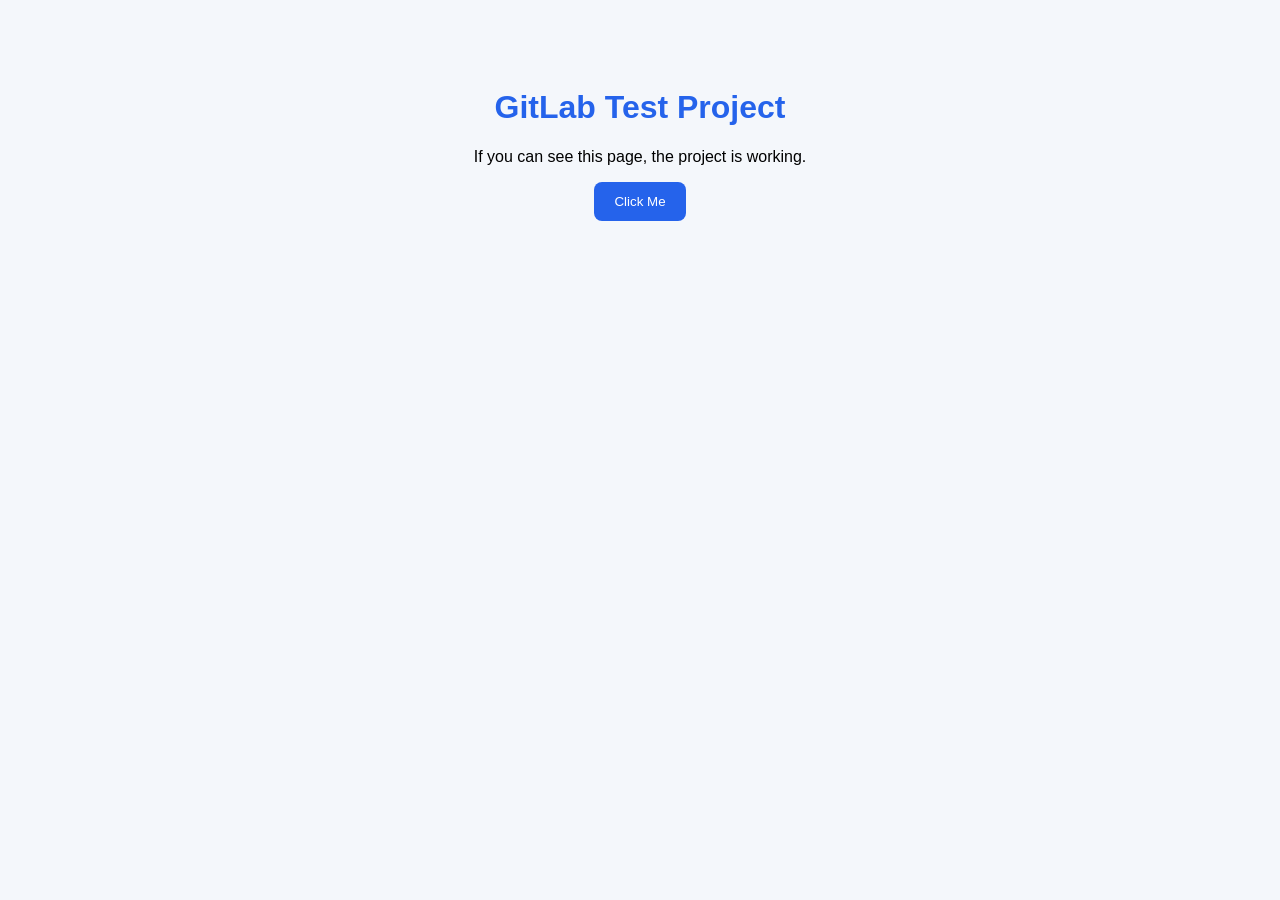
==== index.html @ 539b8800 "Initial commit" ====
<!DOCTYPE html>
<html><head><meta charset="UTF-8"><title>GitLab Test</title>
<link rel="stylesheet" href="styles.css"></head>
<body>
<h1>GitLab Test Project</h1>
<p>If you can see this page, the project is working.</p>
<button id="btn">Click Me</button>
<script src="script.js"></script>
</body></html>
---- styles.css ----
body{font-family:Arial,sans-serif;background:#f4f7fb;text-align:center;padding:60px}
h1{color:#2563eb}button{padding:12px 20px;border:none;border-radius:8px;background:#2563eb;color:#fff;cursor:pointer}
button:hover{background:#1d4ed8}
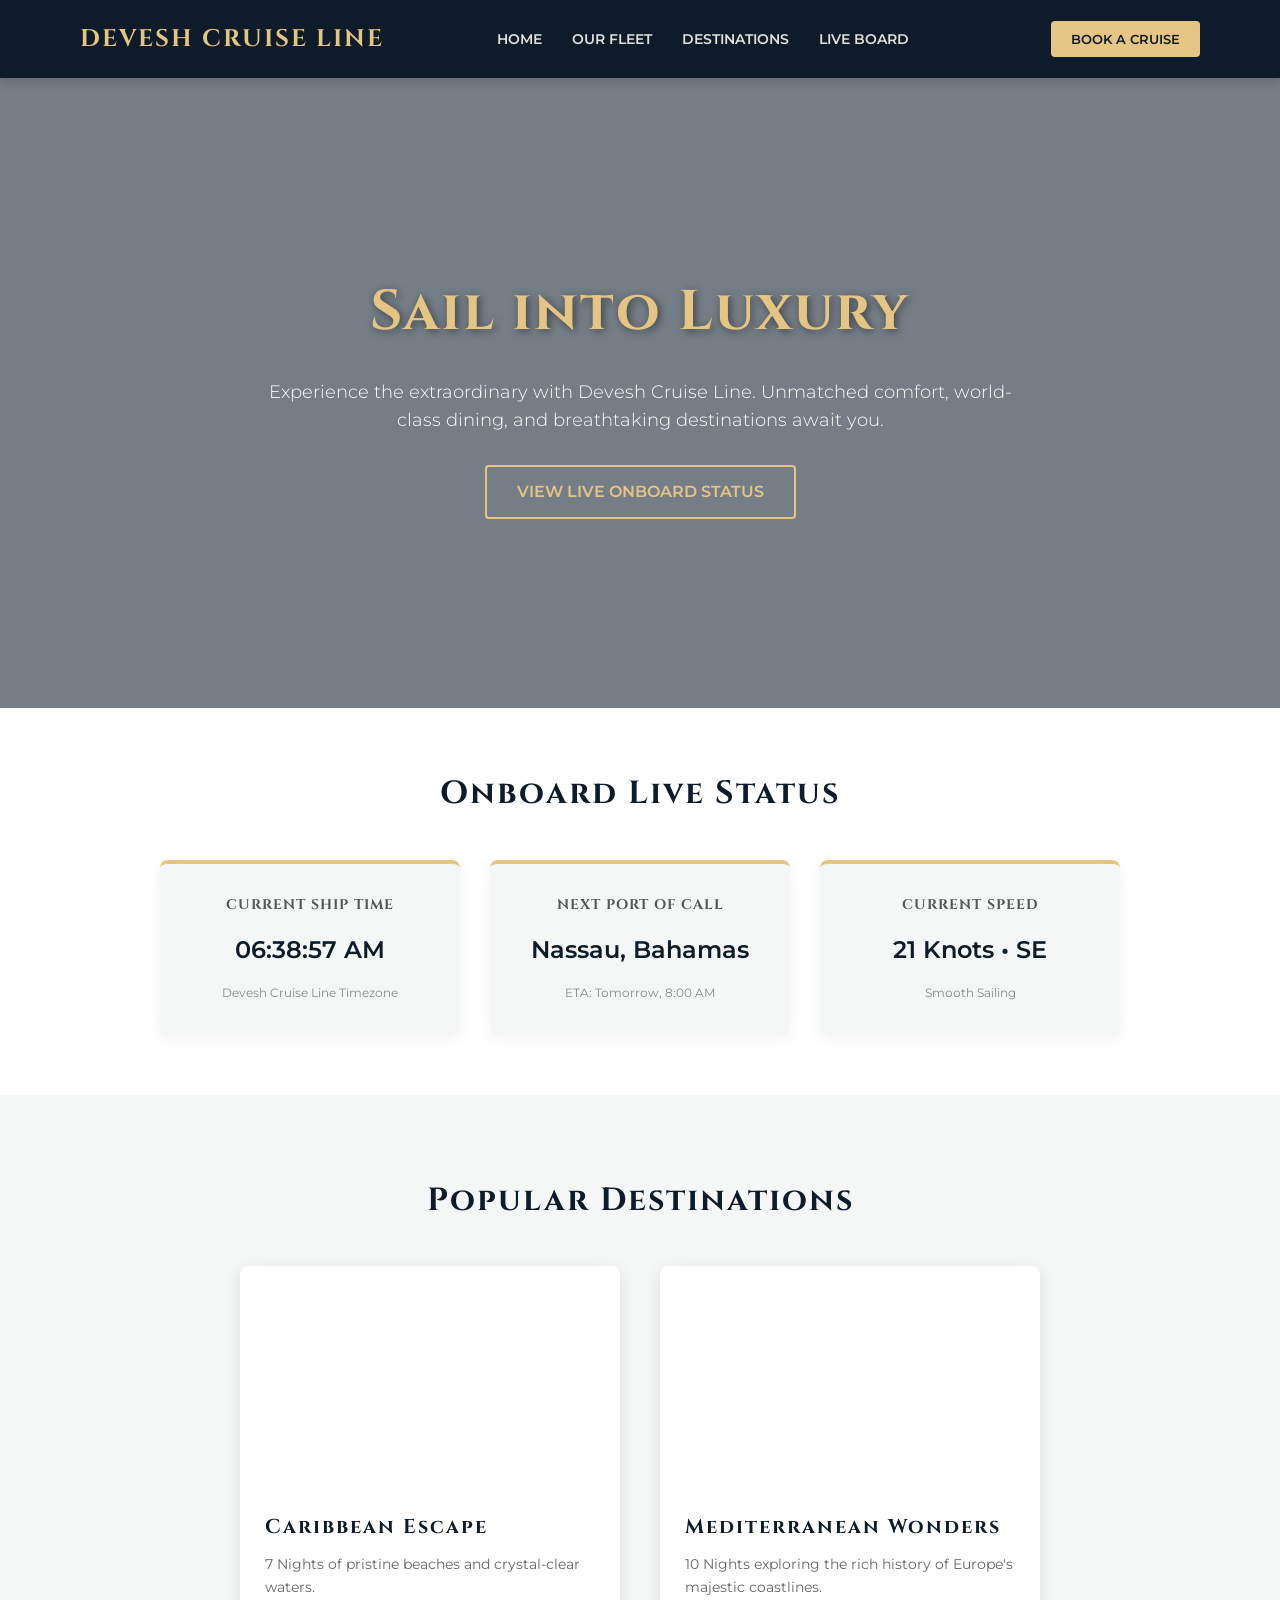
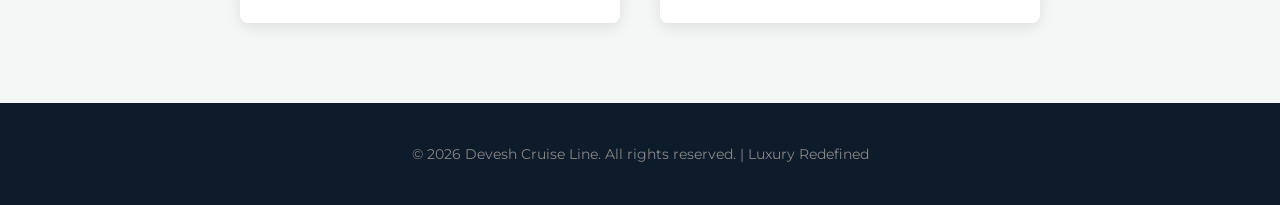
==== commit f9ceaeee: "feat: design elegant luxury UI and dynamic ship clock for Devesh Cruise Line" ====
--- a/index.html
+++ b/index.html
@@ -1,9 +1,81 @@
 <!DOCTYPE html>
-<html><head><meta charset="UTF-8"><title>GitLab Test</title>
-<link rel="stylesheet" href="styles.css"></head>
+<html lang="en">
+<head>
+    <meta charset="UTF-8">
+    <meta name="viewport" content="width=device-width, initial-scale=1.0">
+    <title>Devesh Cruise Line | Sail into Luxury</title>
+    <link rel="stylesheet" href="styles.css">
+    <!-- Elegant Typography from Google Fonts -->
+    <link href="https://fonts.googleapis.com/css2?family=Cinzel:wght@400;700&family=Montserrat:wght@300;400;600&display=swap" rel="stylesheet">
+</head>
 <body>
-<h1>GitLab Test Project</h1>
-<p>If you can see this page, the project is working.</p>
-<button id="btn">Click Me</button>
-<script src="script.js"></script>
-</body></html>+    <header>
+        <div class="logo">DEVESH CRUISE LINE</div>
+        <nav>
+            <ul>
+                <li><a href="#home">Home</a></li>
+                <li><a href="#fleet">Our Fleet</a></li>
+                <li><a href="#destinations">Destinations</a></li>
+                <li><a href="#status">Live Board</a></li>
+            </ul>
+        </nav>
+        <button class="btn-book">Book a Cruise</button>
+    </header>
+
+    <section id="home" class="hero">
+        <div class="hero-overlay"></div>
+        <div class="hero-content">
+            <h1>Sail into Luxury</h1>
+            <p>Experience the extraordinary with Devesh Cruise Line. Unmatched comfort, world-class dining, and breathtaking destinations await you.</p>
+            <a href="#status" class="btn-primary">View Live Onboard Status</a>
+        </div>
+    </section>
+
+    <section id="status" class="live-status">
+        <h2>Onboard Live Status</h2>
+        <div class="status-grid">
+            <div class="status-card">
+                <h3>Current Ship Time</h3>
+                <p id="ship-time" class="highlight-text">Loading...</p>
+                <span class="status-sub">Devesh Cruise Line Timezone</span>
+            </div>
+            <div class="status-card">
+                <h3>Next Port of Call</h3>
+                <p class="highlight-text">Nassau, Bahamas</p>
+                <span class="status-sub">ETA: Tomorrow, 8:00 AM</span>
+            </div>
+            <div class="status-card">
+                <h3>Current Speed</h3>
+                <p class="highlight-text">21 Knots &bull; SE</p>
+                <span class="status-sub">Smooth Sailing</span>
+            </div>
+        </div>
+    </section>
+
+    <section id="destinations" class="destinations">
+        <h2>Popular Destinations</h2>
+        <div class="destination-grid">
+            <div class="dest-card">
+                <div class="dest-img caribbean"></div>
+                <div class="dest-info">
+                    <h3>Caribbean Escape</h3>
+                    <p>7 Nights of pristine beaches and crystal-clear waters.</p>
+                </div>
+            </div>
+            <div class="dest-card">
+                <div class="dest-img mediterranean"></div>
+                <div class="dest-info">
+                    <h3>Mediterranean Wonders</h3>
+                    <p>10 Nights exploring the rich history of Europe's majestic coastlines.</p>
+                </div>
+            </div>
+        </div>
+    </section>
+
+    <footer>
+        <p>&copy; 2026 Devesh Cruise Line. All rights reserved. | Luxury Redefined</p>
+    </footer>
+
+    <script src="script.js"></script>
+</body>
+</html>
--- a/styles.css
+++ b/styles.css
@@ -1,3 +1,277 @@
-body{font-family:Arial,sans-serif;background:#f4f7fb;text-align:center;padding:60px}
-h1{color:#2563eb}button{padding:12px 20px;border:none;border-radius:8px;background:#2563eb;color:#fff;cursor:pointer}
-button:hover{background:#1d4ed8}
+/* Reset and Base Styles */
+* {
+    margin: 0;
+    padding: 0;
+    box-sizing: border-box;
+}
+
+body {
+    font-family: 'Montserrat', sans-serif;
+    color: #333;
+    line-height: 1.6;
+    background-color: #f4f7f6;
+}
+
+/* Typography */
+h1, h2, h3, .logo {
+    font-family: 'Cinzel', serif;
+    letter-spacing: 2px;
+}
+
+/* Header */
+header {
+    background-color: #0d1b2a; /* Luxury Navy */
+    color: #e0e1dd;
+    display: flex;
+    justify-content: space-between;
+    align-items: center;
+    padding: 20px 80px;
+    position: sticky;
+    top: 0;
+    z-index: 100;
+    box-shadow: 0 4px 10px rgba(0,0,0,0.15);
+}
+
+.logo {
+    font-size: 24px;
+    font-weight: 700;
+    color: #e5c583; /* Luxurious Gold Accent */
+}
+
+nav ul {
+    display: flex;
+    list-style: none;
+}
+
+nav ul li {
+    margin-right: 30px;
+}
+
+nav ul li a {
+    color: #e0e1dd;
+    text-decoration: none;
+    font-size: 14px;
+    text-transform: uppercase;
+    font-weight: 600;
+    transition: color 0.3s ease;
+}
+
+nav ul li a:hover {
+    color: #e5c583;
+}
+
+.btn-book {
+    background-color: #e5c583;
+    color: #0d1b2a;
+    border: none;
+    padding: 10px 20px;
+    font-family: 'Montserrat', sans-serif;
+    font-weight: 600;
+    text-transform: uppercase;
+    cursor: pointer;
+    border-radius: 4px;
+    transition: background-color 0.3s ease, transform 0.2s;
+}
+
+.btn-book:hover {
+    background-color: #d4b472;
+    transform: translateY(-2px);
+}
+
+/* Hero Section */
+.hero {
+    position: relative;
+    height: 70vh;
+    background: url('https://images.unsplash.com/photo-1548574505-5e239809ee19?auto=format&fit=crop&w=1920&q=80') no-repeat center center/cover;
+    display: flex;
+    align-items: center;
+    justify-content: center;
+    text-align: center;
+    color: #fff;
+}
+
+.hero-overlay {
+    position: absolute;
+    top: 0;
+    left: 0;
+    width: 100%;
+    height: 100%;
+    background: rgba(13, 27, 42, 0.55); /* Warm oceanic overlay */
+}
+
+.hero-content {
+    position: relative;
+    z-index: 10;
+    max-width: 800px;
+    padding: 20px;
+}
+
+.hero h1 {
+    font-size: 56px;
+    margin-bottom: 20px;
+    color: #e5c583;
+    text-shadow: 2px 2px 8px rgba(0,0,0,0.5);
+}
+
+.hero p {
+    font-size: 18px;
+    margin-bottom: 30px;
+    font-weight: 300;
+}
+
+.btn-primary {
+    display: inline-block;
+    background-color: transparent;
+    color: #e5c583;
+    border: 2px solid #e5c583;
+    padding: 12px 30px;
+    text-decoration: none;
+    text-transform: uppercase;
+    font-weight: 600;
+    border-radius: 4px;
+    transition: all 0.3s ease;
+}
+
+.btn-primary:hover {
+    background-color: #e5c583;
+    color: #0d1b2a;
+}
+
+/* Live Status Section */
+.live-status {
+    padding: 60px 80px;
+    text-align: center;
+    background-color: #ffffff;
+}
+
+.live-status h2 {
+    font-size: 32px;
+    margin-bottom: 40px;
+    color: #0d1b2a;
+}
+
+.status-grid {
+    display: flex;
+    justify-content: center;
+    gap: 30px;
+    flex-wrap: wrap;
+}
+
+.status-card {
+    background: #f4f7f6;
+    border-top: 4px solid #e5c583;
+    border-radius: 8px;
+    padding: 30px;
+    width: 300px;
+    box-shadow: 0 4px 15px rgba(0,0,0,0.05);
+    transition: transform 0.3s ease;
+}
+
+.status-card:hover {
+    transform: translateY(-5px);
+}
+
+.status-card h3 {
+    font-size: 14px;
+    color: #555;
+    margin-bottom: 15px;
+    text-transform: uppercase;
+    letter-spacing: 1px;
+}
+
+.highlight-text {
+    font-size: 24px;
+    font-weight: 600;
+    color: #0d1b2a;
+    margin-bottom: 10px;
+}
+
+.status-sub {
+    font-size: 12px;
+    color: #888;
+}
+
+/* Destinations Section */
+.destinations {
+    padding: 80px;
+    background-color: #f4f7f6;
+    text-align: center;
+}
+
+.destinations h2 {
+    font-size: 32px;
+    margin-bottom: 40px;
+    color: #0d1b2a;
+}
+
+.destination-grid {
+    display: flex;
+    justify-content: center;
+    gap: 40px;
+    flex-wrap: wrap;
+}
+
+.dest-card {
+    background: #fff;
+    border-radius: 8px;
+    overflow: hidden;
+    width: 380px;
+    box-shadow: 0 4px 15px rgba(0,0,0,0.1);
+}
+
+.dest-img {
+    height: 220px;
+    background-size: cover;
+    background-position: center;
+}
+
+.dest-img.caribbean {
+    background-image: url('https://images.unsplash.com/photo-1507525428034-b723cf961d3e?auto=format&fit=crop&w=500&q=80');
+}
+
+.dest-img.mediterranean {
+    background-image: url('https://images.unsplash.com/photo-1530841377377-3ff06c0ca713?auto=format&fit=crop&w=500&q=80');
+}
+
+.dest-info {
+    padding: 25px;
+    text-align: left;
+}
+
+.dest-info h3 {
+    font-size: 20px;
+    color: #0d1b2a;
+    margin-bottom: 10px;
+}
+
+.dest-info p {
+    font-size: 14px;
+    color: #666;
+}
+
+/* Footer */
+footer {
+    background-color: #0d1b2a;
+    color: #888;
+    text-align: center;
+    padding: 40px 20px;
+    font-size: 14px;
+}
+
+/* Responsiveness */
+@media (max-width: 768px) {
+    header {
+        padding: 20px;
+        flex-direction: column;
+        gap: 15px;
+    }
+    nav ul {
+        margin-bottom: 10px;
+    }
+    .hero h1 {
+        font-size: 36px;
+    }
+    .live-status, .destinations {
+        padding: 40px 20px;
+    }
+}
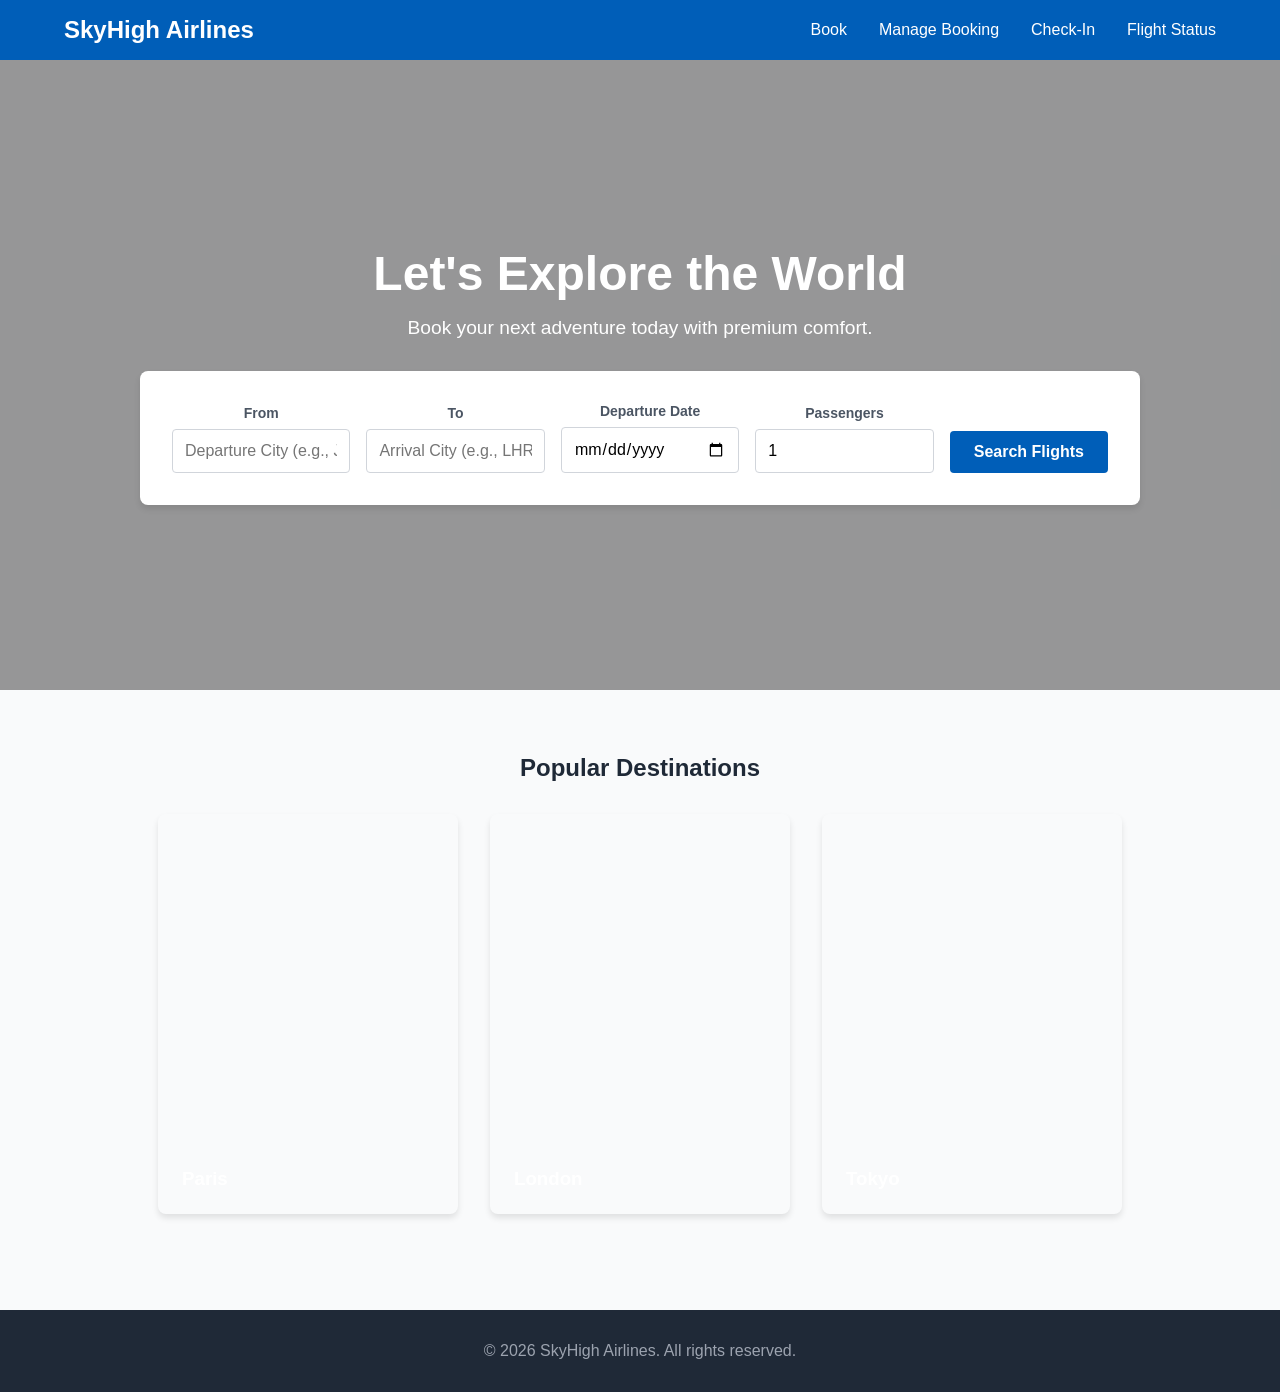
==== commit 87aba840: "Replace cruise line with comprehensive airline booking website base" ====
--- a/index.html
+++ b/index.html
@@ -3,79 +3,67 @@
 <head>
     <meta charset="UTF-8">
     <meta name="viewport" content="width=device-width, initial-scale=1.0">
-    <title>Devesh Cruise Line | Sail into Luxury</title>
+    <title>SkyHigh Airlines | Book Your Flight</title>
     <link rel="stylesheet" href="styles.css">
-    <!-- Elegant Typography from Google Fonts -->
-    <link href="https://fonts.googleapis.com/css2?family=Cinzel:wght@400;700&family=Montserrat:wght@300;400;600&display=swap" rel="stylesheet">
 </head>
 <body>
-    <header>
-        <div class="logo">DEVESH CRUISE LINE</div>
-        <nav>
-            <ul>
-                <li><a href="#home">Home</a></li>
-                <li><a href="#fleet">Our Fleet</a></li>
-                <li><a href="#destinations">Destinations</a></li>
-                <li><a href="#status">Live Board</a></li>
-            </ul>
-        </nav>
-        <button class="btn-book">Book a Cruise</button>
+    <nav class="navbar">
+        <div class="logo">SkyHigh Airlines</div>
+        <ul class="nav-links">
+            <li><a href="index.html">Book</a></li>
+            <li><a href="#">Manage Booking</a></li>
+            <li><a href="#">Check-In</a></li>
+            <li><a href="#">Flight Status</a></li>
+        </ul>
+    </nav>
+
+    <header class="hero" style="background-image: url('https://images.unsplash.com/photo-1436491865332-7a61a109cc05?auto=format&fit=crop&w=1920&q=80');">
+        <div class="hero-content">
+            <h1>Let's Explore the World</h1>
+            <p>Book your next adventure today with premium comfort.</p>
+        </div>
+        
+        <div class="search-widget">
+            <form action="search.html" method="GET">
+                <div class="form-group">
+                    <label>From</label>
+                    <input type="text" placeholder="Departure City (e.g., JFK)" required>
+                </div>
+                <div class="form-group">
+                    <label>To</label>
+                    <input type="text" placeholder="Arrival City (e.g., LHR)" required>
+                </div>
+                <div class="form-group">
+                    <label>Departure Date</label>
+                    <input type="date" required>
+                </div>
+                <div class="form-group">
+                    <label>Passengers</label>
+                    <input type="number" min="1" value="1" required>
+                </div>
+                <button type="submit" class="btn-primary">Search Flights</button>
+            </form>
+        </div>
     </header>
 
-    <section id="home" class="hero">
-        <div class="hero-overlay"></div>
-        <div class="hero-content">
-            <h1>Sail into Luxury</h1>
-            <p>Experience the extraordinary with Devesh Cruise Line. Unmatched comfort, world-class dining, and breathtaking destinations await you.</p>
-            <a href="#status" class="btn-primary">View Live Onboard Status</a>
-        </div>
-    </section>
-
-    <section id="status" class="live-status">
-        <h2>Onboard Live Status</h2>
-        <div class="status-grid">
-            <div class="status-card">
-                <h3>Current Ship Time</h3>
-                <p id="ship-time" class="highlight-text">Loading...</p>
-                <span class="status-sub">Devesh Cruise Line Timezone</span>
+    <section class="destinations">
+        <h2>Popular Destinations</h2>
+        <div class="dest-grid">
+            <div class="dest-card" style="background-image: url('https://images.unsplash.com/photo-1499856871958-5b9627545d1a?auto=format&fit=crop&w=400&q=80');">
+                <h3>Paris</h3>
             </div>
-            <div class="status-card">
-                <h3>Next Port of Call</h3>
-                <p class="highlight-text">Nassau, Bahamas</p>
-                <span class="status-sub">ETA: Tomorrow, 8:00 AM</span>
+            <div class="dest-card" style="background-image: url('https://images.unsplash.com/photo-1513635269975-59663e0ac1ad?auto=format&fit=crop&w=400&q=80');">
+                <h3>London</h3>
             </div>
-            <div class="status-card">
-                <h3>Current Speed</h3>
-                <p class="highlight-text">21 Knots &bull; SE</p>
-                <span class="status-sub">Smooth Sailing</span>
-            </div>
-        </div>
-    </section>
-
-    <section id="destinations" class="destinations">
-        <h2>Popular Destinations</h2>
-        <div class="destination-grid">
-            <div class="dest-card">
-                <div class="dest-img caribbean"></div>
-                <div class="dest-info">
-                    <h3>Caribbean Escape</h3>
-                    <p>7 Nights of pristine beaches and crystal-clear waters.</p>
-                </div>
-            </div>
-            <div class="dest-card">
-                <div class="dest-img mediterranean"></div>
-                <div class="dest-info">
-                    <h3>Mediterranean Wonders</h3>
-                    <p>10 Nights exploring the rich history of Europe's majestic coastlines.</p>
-                </div>
+            <div class="dest-card" style="background-image: url('https://images.unsplash.com/photo-1503899036084-c55cdd92da26?auto=format&fit=crop&w=400&q=80');">
+                <h3>Tokyo</h3>
             </div>
         </div>
     </section>
 
     <footer>
-        <p>&copy; 2026 Devesh Cruise Line. All rights reserved. | Luxury Redefined</p>
+        <p>&copy; 2026 SkyHigh Airlines. All rights reserved.</p>
     </footer>
-
     <script src="script.js"></script>
 </body>
 </html>
--- a/styles.css
+++ b/styles.css
@@ -1,277 +1,192 @@
-/* Reset and Base Styles */
+:root {
+    --primary-color: #005eb8;
+    --secondary-color: #f3f4f6;
+    --text-dark: #1f2937;
+    --text-light: #ffffff;
+}
+
 * {
     margin: 0;
     padding: 0;
     box-sizing: border-box;
+    font-family: 'Segoe UI', Tahoma, Geneva, Verdana, sans-serif;
 }
 
 body {
-    font-family: 'Montserrat', sans-serif;
-    color: #333;
-    line-height: 1.6;
-    background-color: #f4f7f6;
+    color: var(--text-dark);
+    background-color: #f9fafb;
 }
 
-/* Typography */
-h1, h2, h3, .logo {
-    font-family: 'Cinzel', serif;
-    letter-spacing: 2px;
-}
-
-/* Header */
-header {
-    background-color: #0d1b2a; /* Luxury Navy */
-    color: #e0e1dd;
+.navbar {
     display: flex;
     justify-content: space-between;
     align-items: center;
-    padding: 20px 80px;
-    position: sticky;
-    top: 0;
-    z-index: 100;
-    box-shadow: 0 4px 10px rgba(0,0,0,0.15);
+    padding: 1rem 5%;
+    background-color: var(--primary-color);
+    color: var(--text-light);
 }
 
 .logo {
-    font-size: 24px;
-    font-weight: 700;
-    color: #e5c583; /* Luxurious Gold Accent */
+    font-size: 1.5rem;
+    font-weight: bold;
 }
 
-nav ul {
+.nav-links {
+    list-style: none;
     display: flex;
-    list-style: none;
+    gap: 2rem;
 }
 
-nav ul li {
-    margin-right: 30px;
+.nav-links a {
+    color: var(--text-light);
+    text-decoration: none;
+    font-weight: 500;
 }
 
-nav ul li a {
-    color: #e0e1dd;
-    text-decoration: none;
-    font-size: 14px;
-    text-transform: uppercase;
-    font-weight: 600;
-    transition: color 0.3s ease;
+.hero {
+    height: 70vh;
+    background-size: cover;
+    background-position: center;
+    display: flex;
+    flex-direction: column;
+    justify-content: center;
+    align-items: center;
+    position: relative;
+    color: white;
+    text-align: center;
 }
 
-nav ul li a:hover {
-    color: #e5c583;
+.hero::before {
+    content: "";
+    position: absolute;
+    top: 0; left: 0; right: 0; bottom: 0;
+    background: rgba(0,0,0,0.4);
 }
 
-.btn-book {
-    background-color: #e5c583;
-    color: #0d1b2a;
-    border: none;
-    padding: 10px 20px;
-    font-family: 'Montserrat', sans-serif;
-    font-weight: 600;
-    text-transform: uppercase;
-    cursor: pointer;
-    border-radius: 4px;
-    transition: background-color 0.3s ease, transform 0.2s;
+.hero-content, .search-widget {
+    position: relative;
+    z-index: 1;
 }
 
-.btn-book:hover {
-    background-color: #d4b472;
-    transform: translateY(-2px);
+.hero-content h1 { font-size: 3rem; margin-bottom: 1rem; }
+.hero-content p { font-size: 1.2rem; margin-bottom: 2rem; }
+
+.search-widget {
+    background: white;
+    padding: 2rem;
+    border-radius: 8px;
+    box-shadow: 0 4px 6px rgba(0,0,0,0.1);
+    width: 90%;
+    max-width: 1000px;
 }
 
-/* Hero Section */
-.hero {
-    position: relative;
-    height: 70vh;
-    background: url('https://images.unsplash.com/photo-1548574505-5e239809ee19?auto=format&fit=crop&w=1920&q=80') no-repeat center center/cover;
+.search-widget form {
     display: flex;
-    align-items: center;
-    justify-content: center;
-    text-align: center;
-    color: #fff;
+    flex-wrap: wrap;
+    gap: 1rem;
+    align-items: flex-end;
 }
 
-.hero-overlay {
-    position: absolute;
-    top: 0;
-    left: 0;
-    width: 100%;
-    height: 100%;
-    background: rgba(13, 27, 42, 0.55); /* Warm oceanic overlay */
+.form-group {
+    display: flex;
+    flex-direction: column;
+    flex: 1;
+    min-width: 150px;
 }
 
-.hero-content {
-    position: relative;
-    z-index: 10;
-    max-width: 800px;
-    padding: 20px;
+.form-group label {
+    font-size: 0.875rem;
+    color: #4b5563;
+    margin-bottom: 0.5rem;
+    font-weight: 600;
 }
 
-.hero h1 {
-    font-size: 56px;
-    margin-bottom: 20px;
-    color: #e5c583;
-    text-shadow: 2px 2px 8px rgba(0,0,0,0.5);
-}
-
-.hero p {
-    font-size: 18px;
-    margin-bottom: 30px;
-    font-weight: 300;
+.form-group input {
+    padding: 0.75rem;
+    border: 1px solid #d1d5db;
+    border-radius: 4px;
+    font-size: 1rem;
 }
 
 .btn-primary {
-    display: inline-block;
-    background-color: transparent;
-    color: #e5c583;
-    border: 2px solid #e5c583;
-    padding: 12px 30px;
-    text-decoration: none;
-    text-transform: uppercase;
-    font-weight: 600;
+    background-color: var(--primary-color);
+    color: white;
+    border: none;
+    padding: 0.75rem 1.5rem;
     border-radius: 4px;
-    transition: all 0.3s ease;
+    cursor: pointer;
+    font-weight: bold;
+    font-size: 1rem;
+    transition: background 0.3s;
 }
 
-.btn-primary:hover {
-    background-color: #e5c583;
-    color: #0d1b2a;
-}
+.btn-primary:hover { background-color: #004080; }
 
-/* Live Status Section */
-.live-status {
-    padding: 60px 80px;
-    text-align: center;
-    background-color: #ffffff;
-}
-
-.live-status h2 {
-    font-size: 32px;
-    margin-bottom: 40px;
-    color: #0d1b2a;
-}
-
-.status-grid {
-    display: flex;
-    justify-content: center;
-    gap: 30px;
-    flex-wrap: wrap;
-}
-
-.status-card {
-    background: #f4f7f6;
-    border-top: 4px solid #e5c583;
-    border-radius: 8px;
-    padding: 30px;
-    width: 300px;
-    box-shadow: 0 4px 15px rgba(0,0,0,0.05);
-    transition: transform 0.3s ease;
-}
-
-.status-card:hover {
-    transform: translateY(-5px);
-}
-
-.status-card h3 {
-    font-size: 14px;
-    color: #555;
-    margin-bottom: 15px;
-    text-transform: uppercase;
-    letter-spacing: 1px;
-}
-
-.highlight-text {
-    font-size: 24px;
-    font-weight: 600;
-    color: #0d1b2a;
-    margin-bottom: 10px;
-}
-
-.status-sub {
-    font-size: 12px;
-    color: #888;
-}
-
-/* Destinations Section */
 .destinations {
-    padding: 80px;
-    background-color: #f4f7f6;
+    padding: 4rem 5%;
     text-align: center;
 }
 
-.destinations h2 {
-    font-size: 32px;
-    margin-bottom: 40px;
-    color: #0d1b2a;
-}
-
-.destination-grid {
+.dest-grid {
     display: flex;
+    gap: 2rem;
     justify-content: center;
-    gap: 40px;
+    margin-top: 2rem;
     flex-wrap: wrap;
 }
 
 .dest-card {
-    background: #fff;
+    width: 300px;
+    height: 400px;
+    background-size: cover;
+    background-position: center;
     border-radius: 8px;
-    overflow: hidden;
-    width: 380px;
-    box-shadow: 0 4px 15px rgba(0,0,0,0.1);
+    display: flex;
+    align-items: flex-end;
+    padding: 1.5rem;
+    color: white;
+    box-shadow: 0 4px 6px rgba(0,0,0,0.1);
 }
 
-.dest-img {
-    height: 220px;
-    background-size: cover;
-    background-position: center;
+/* Search Results Specific */
+.results-container {
+    max-width: 1000px;
+    margin: 2rem auto;
+    padding: 0 1rem;
 }
 
-.dest-img.caribbean {
-    background-image: url('https://images.unsplash.com/photo-1507525428034-b723cf961d3e?auto=format&fit=crop&w=500&q=80');
+.filters { margin: 1rem 0; display: flex; gap: 1rem; }
+.btn-secondary {
+    padding: 0.5rem 1rem;
+    border: 1px solid #d1d5db;
+    background: white;
+    cursor: pointer;
+    border-radius: 4px;
 }
 
-.dest-img.mediterranean {
-    background-image: url('https://images.unsplash.com/photo-1530841377377-3ff06c0ca713?auto=format&fit=crop&w=500&q=80');
+.flight-card {
+    background: white;
+    border: 1px solid #e5e7eb;
+    border-radius: 8px;
+    padding: 1.5rem;
+    margin-bottom: 1rem;
+    display: flex;
+    justify-content: space-between;
+    align-items: center;
+    box-shadow: 0 2px 4px rgba(0,0,0,0.05);
 }
 
-.dest-info {
-    padding: 25px;
-    text-align: left;
-}
+.flight-info .time { font-size: 1.25rem; font-weight: bold; }
+.flight-info .route { color: #4b5563; margin: 0.25rem 0; }
+.flight-info .duration { color: #6b7280; font-size: 0.875rem; }
 
-.dest-info h3 {
-    font-size: 20px;
-    color: #0d1b2a;
-    margin-bottom: 10px;
-}
+.flight-price { text-align: right; }
+.flight-price h3 { font-size: 1.5rem; color: var(--primary-color); margin-bottom: 0.5rem; }
 
-.dest-info p {
-    font-size: 14px;
-    color: #666;
-}
-
-/* Footer */
 footer {
-    background-color: #0d1b2a;
-    color: #888;
     text-align: center;
-    padding: 40px 20px;
-    font-size: 14px;
-}
-
-/* Responsiveness */
-@media (max-width: 768px) {
-    header {
-        padding: 20px;
-        flex-direction: column;
-        gap: 15px;
-    }
-    nav ul {
-        margin-bottom: 10px;
-    }
-    .hero h1 {
-        font-size: 36px;
-    }
-    .live-status, .destinations {
-        padding: 40px 20px;
-    }
+    padding: 2rem;
+    background: #1f2937;
+    color: #9ca3af;
+    margin-top: 2rem;
 }
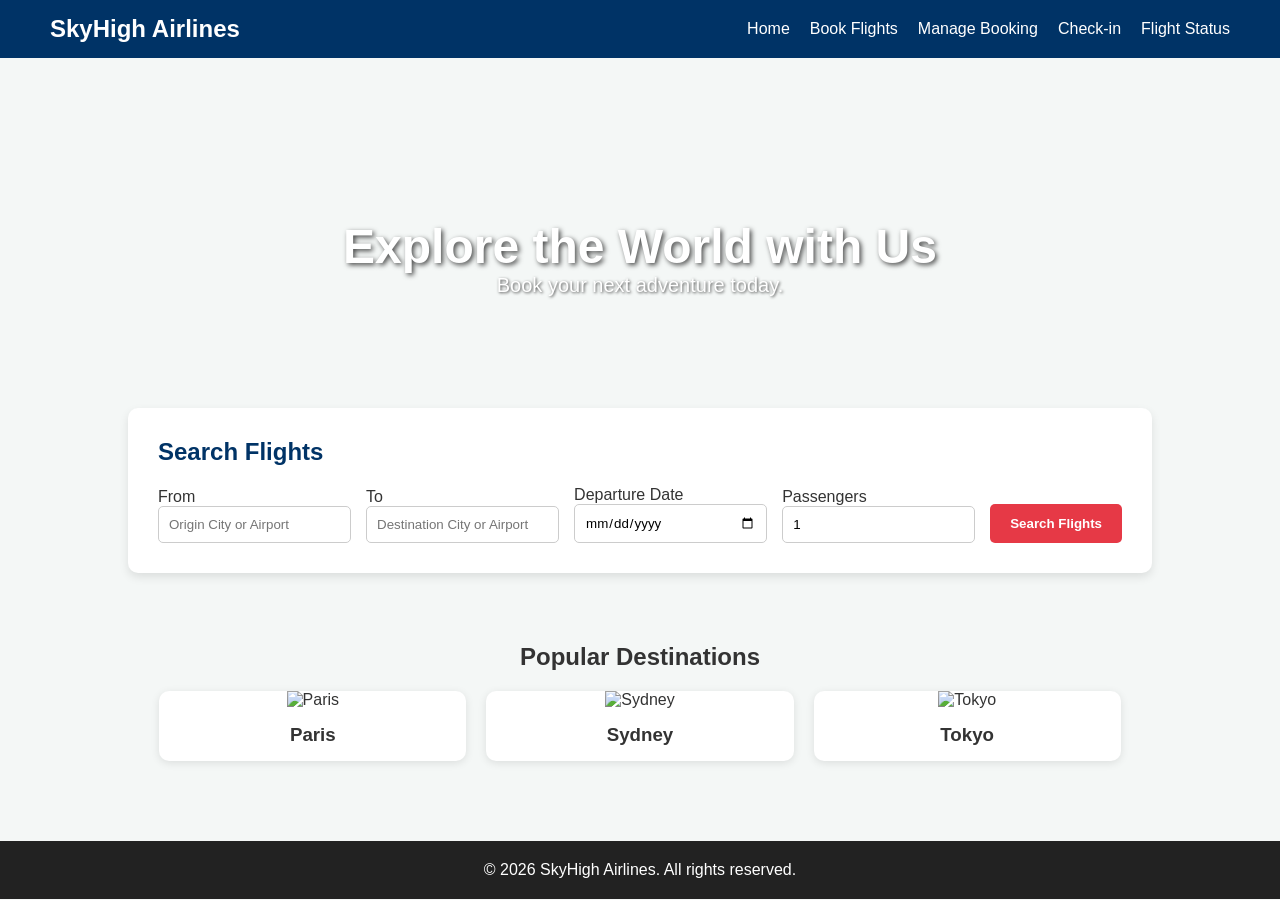
==== commit 1212111b: "feat: replace cruiseline with airline booking base pages" ====
--- a/index.html
+++ b/index.html
@@ -3,67 +3,64 @@
 <head>
     <meta charset="UTF-8">
     <meta name="viewport" content="width=device-width, initial-scale=1.0">
-    <title>SkyHigh Airlines | Book Your Flight</title>
+    <title>SkyHigh Airlines | Home</title>
     <link rel="stylesheet" href="styles.css">
 </head>
 <body>
-    <nav class="navbar">
-        <div class="logo">SkyHigh Airlines</div>
-        <ul class="nav-links">
-            <li><a href="index.html">Book</a></li>
-            <li><a href="#">Manage Booking</a></li>
-            <li><a href="#">Check-In</a></li>
-            <li><a href="#">Flight Status</a></li>
-        </ul>
-    </nav>
+    <header>
+        <nav>
+            <div class="logo">SkyHigh Airlines</div>
+            <ul class="nav-links">
+                <li><a href="index.html">Home</a></li>
+                <li><a href="search.html">Book Flights</a></li>
+                <li><a href="#">Manage Booking</a></li>
+                <li><a href="#">Check-in</a></li>
+                <li><a href="#">Flight Status</a></li>
+            </ul>
+        </nav>
+    </header>
 
-    <header class="hero" style="background-image: url('https://images.unsplash.com/photo-1436491865332-7a61a109cc05?auto=format&fit=crop&w=1920&q=80');">
+    <section class="hero">
         <div class="hero-content">
-            <h1>Let's Explore the World</h1>
-            <p>Book your next adventure today with premium comfort.</p>
+            <h1>Explore the World with Us</h1>
+            <p>Book your next adventure today.</p>
         </div>
-        
-        <div class="search-widget">
-            <form action="search.html" method="GET">
-                <div class="form-group">
-                    <label>From</label>
-                    <input type="text" placeholder="Departure City (e.g., JFK)" required>
-                </div>
-                <div class="form-group">
-                    <label>To</label>
-                    <input type="text" placeholder="Arrival City (e.g., LHR)" required>
-                </div>
-                <div class="form-group">
-                    <label>Departure Date</label>
-                    <input type="date" required>
-                </div>
-                <div class="form-group">
-                    <label>Passengers</label>
-                    <input type="number" min="1" value="1" required>
-                </div>
-                <button type="submit" class="btn-primary">Search Flights</button>
-            </form>
-        </div>
-    </header>
+    </section>
+
+    <section class="search-widget">
+        <h2>Search Flights</h2>
+        <form action="search.html" method="GET">
+            <div class="form-group">
+                <label>From</label>
+                <input type="text" placeholder="Origin City or Airport" required>
+            </div>
+            <div class="form-group">
+                <label>To</label>
+                <input type="text" placeholder="Destination City or Airport" required>
+            </div>
+            <div class="form-group">
+                <label>Departure Date</label>
+                <input type="date" required>
+            </div>
+            <div class="form-group">
+                <label>Passengers</label>
+                <input type="number" min="1" value="1" required>
+            </div>
+            <button type="submit" class="btn-primary">Search Flights</button>
+        </form>
+    </section>
 
     <section class="destinations">
         <h2>Popular Destinations</h2>
         <div class="dest-grid">
-            <div class="dest-card" style="background-image: url('https://images.unsplash.com/photo-1499856871958-5b9627545d1a?auto=format&fit=crop&w=400&q=80');">
-                <h3>Paris</h3>
-            </div>
-            <div class="dest-card" style="background-image: url('https://images.unsplash.com/photo-1513635269975-59663e0ac1ad?auto=format&fit=crop&w=400&q=80');">
-                <h3>London</h3>
-            </div>
-            <div class="dest-card" style="background-image: url('https://images.unsplash.com/photo-1503899036084-c55cdd92da26?auto=format&fit=crop&w=400&q=80');">
-                <h3>Tokyo</h3>
-            </div>
+            <div class="dest-card"><img src="https://images.unsplash.com/photo-1499856871958-5b9627545d1a?auto=format&fit=crop&w=400&q=80" alt="Paris"><h3>Paris</h3></div>
+            <div class="dest-card"><img src="https://images.unsplash.com/photo-1506973035872-a4ec16b8e8d9?auto=format&fit=crop&w=400&q=80" alt="Sydney"><h3>Sydney</h3></div>
+            <div class="dest-card"><img src="https://images.unsplash.com/photo-1540959733332-eab4deabeeaf?auto=format&fit=crop&w=400&q=80" alt="Tokyo"><h3>Tokyo</h3></div>
         </div>
     </section>
 
     <footer>
         <p>&copy; 2026 SkyHigh Airlines. All rights reserved.</p>
     </footer>
-    <script src="script.js"></script>
 </body>
 </html>
--- a/styles.css
+++ b/styles.css
@@ -1,192 +1,28 @@
-:root {
-    --primary-color: #005eb8;
-    --secondary-color: #f3f4f6;
-    --text-dark: #1f2937;
-    --text-light: #ffffff;
-}
-
-* {
-    margin: 0;
-    padding: 0;
-    box-sizing: border-box;
-    font-family: 'Segoe UI', Tahoma, Geneva, Verdana, sans-serif;
-}
-
-body {
-    color: var(--text-dark);
-    background-color: #f9fafb;
-}
-
-.navbar {
-    display: flex;
-    justify-content: space-between;
-    align-items: center;
-    padding: 1rem 5%;
-    background-color: var(--primary-color);
-    color: var(--text-light);
-}
-
-.logo {
-    font-size: 1.5rem;
-    font-weight: bold;
-}
-
-.nav-links {
-    list-style: none;
-    display: flex;
-    gap: 2rem;
-}
-
-.nav-links a {
-    color: var(--text-light);
-    text-decoration: none;
-    font-weight: 500;
-}
-
-.hero {
-    height: 70vh;
-    background-size: cover;
-    background-position: center;
-    display: flex;
-    flex-direction: column;
-    justify-content: center;
-    align-items: center;
-    position: relative;
-    color: white;
-    text-align: center;
-}
-
-.hero::before {
-    content: "";
-    position: absolute;
-    top: 0; left: 0; right: 0; bottom: 0;
-    background: rgba(0,0,0,0.4);
-}
-
-.hero-content, .search-widget {
-    position: relative;
-    z-index: 1;
-}
-
-.hero-content h1 { font-size: 3rem; margin-bottom: 1rem; }
-.hero-content p { font-size: 1.2rem; margin-bottom: 2rem; }
-
-.search-widget {
-    background: white;
-    padding: 2rem;
-    border-radius: 8px;
-    box-shadow: 0 4px 6px rgba(0,0,0,0.1);
-    width: 90%;
-    max-width: 1000px;
-}
-
-.search-widget form {
-    display: flex;
-    flex-wrap: wrap;
-    gap: 1rem;
-    align-items: flex-end;
-}
-
-.form-group {
-    display: flex;
-    flex-direction: column;
-    flex: 1;
-    min-width: 150px;
-}
-
-.form-group label {
-    font-size: 0.875rem;
-    color: #4b5563;
-    margin-bottom: 0.5rem;
-    font-weight: 600;
-}
-
-.form-group input {
-    padding: 0.75rem;
-    border: 1px solid #d1d5db;
-    border-radius: 4px;
-    font-size: 1rem;
-}
-
-.btn-primary {
-    background-color: var(--primary-color);
-    color: white;
-    border: none;
-    padding: 0.75rem 1.5rem;
-    border-radius: 4px;
-    cursor: pointer;
-    font-weight: bold;
-    font-size: 1rem;
-    transition: background 0.3s;
-}
-
-.btn-primary:hover { background-color: #004080; }
-
-.destinations {
-    padding: 4rem 5%;
-    text-align: center;
-}
-
-.dest-grid {
-    display: flex;
-    gap: 2rem;
-    justify-content: center;
-    margin-top: 2rem;
-    flex-wrap: wrap;
-}
-
-.dest-card {
-    width: 300px;
-    height: 400px;
-    background-size: cover;
-    background-position: center;
-    border-radius: 8px;
-    display: flex;
-    align-items: flex-end;
-    padding: 1.5rem;
-    color: white;
-    box-shadow: 0 4px 6px rgba(0,0,0,0.1);
-}
-
-/* Search Results Specific */
-.results-container {
-    max-width: 1000px;
-    margin: 2rem auto;
-    padding: 0 1rem;
-}
-
-.filters { margin: 1rem 0; display: flex; gap: 1rem; }
-.btn-secondary {
-    padding: 0.5rem 1rem;
-    border: 1px solid #d1d5db;
-    background: white;
-    cursor: pointer;
-    border-radius: 4px;
-}
-
-.flight-card {
-    background: white;
-    border: 1px solid #e5e7eb;
-    border-radius: 8px;
-    padding: 1.5rem;
-    margin-bottom: 1rem;
-    display: flex;
-    justify-content: space-between;
-    align-items: center;
-    box-shadow: 0 2px 4px rgba(0,0,0,0.05);
-}
-
-.flight-info .time { font-size: 1.25rem; font-weight: bold; }
-.flight-info .route { color: #4b5563; margin: 0.25rem 0; }
-.flight-info .duration { color: #6b7280; font-size: 0.875rem; }
-
-.flight-price { text-align: right; }
-.flight-price h3 { font-size: 1.5rem; color: var(--primary-color); margin-bottom: 0.5rem; }
-
-footer {
-    text-align: center;
-    padding: 2rem;
-    background: #1f2937;
-    color: #9ca3af;
-    margin-top: 2rem;
-}+* { box-sizing: border-box; margin: 0; padding: 0; font-family: 'Segoe UI', Tahoma, Geneva, Verdana, sans-serif; }
+body { background-color: #f4f7f6; color: #333; }
+header { background-color: #003366; color: white; padding: 15px 50px; }
+nav { display: flex; justify-content: space-between; align-items: center; }
+.logo { font-size: 24px; font-weight: bold; }
+.nav-links { list-style: none; display: flex; gap: 20px; }
+.nav-links a { color: white; text-decoration: none; font-weight: 500; }
+.hero { background: url('https://images.unsplash.com/photo-1436491865332-7a61a109cc05?auto=format&fit=crop&w=1500&q=80') center/cover; height: 400px; display: flex; align-items: center; justify-content: center; color: white; text-align: center; }
+.hero-content h1 { font-size: 48px; text-shadow: 2px 2px 5px rgba(0,0,0,0.7); }
+.hero-content p { font-size: 20px; text-shadow: 1px 1px 3px rgba(0,0,0,0.7); }
+.search-widget { background: white; margin: -50px auto 30px; padding: 30px; width: 80%; border-radius: 10px; box-shadow: 0 4px 10px rgba(0,0,0,0.1); }
+.search-widget h2 { margin-bottom: 20px; color: #003366; }
+form { display: flex; gap: 15px; flex-wrap: wrap; align-items: flex-end; }
+.form-group { display: flex; flex-direction: column; flex: 1; min-width: 150px; }
+.form-group input { padding: 10px; border: 1px solid #ccc; border-radius: 5px; }
+.btn-primary { background: #e63946; color: white; border: none; padding: 12px 20px; border-radius: 5px; cursor: pointer; font-weight: bold; }
+.btn-primary:hover { background: #d62828; }
+.destinations { padding: 40px 10%; text-align: center; }
+.dest-grid { display: flex; gap: 20px; justify-content: center; margin-top: 20px; flex-wrap: wrap; }
+.dest-card { background: white; border-radius: 10px; overflow: hidden; width: 30%; min-width: 250px; box-shadow: 0 2px 8px rgba(0,0,0,0.1); }
+.dest-card img { width: 100%; height: 200px; object-fit: cover; }
+.dest-card h3 { padding: 15px; }
+.search-results-page { display: flex; padding: 40px 10%; gap: 30px; }
+.filters { width: 25%; background: white; padding: 20px; border-radius: 8px; height: fit-content; box-shadow: 0 2px 8px rgba(0,0,0,0.1); }
+.results { width: 75%; }
+.flight-card { background: white; margin-bottom: 20px; padding: 20px; border-radius: 8px; display: flex; justify-content: space-between; align-items: center; box-shadow: 0 2px 8px rgba(0,0,0,0.1); }
+.btn-secondary { background: #003366; color: white; border: none; padding: 10px 20px; border-radius: 5px; cursor: pointer; }
+footer { background: #222; color: white; text-align: center; padding: 20px; margin-top: 40px; }
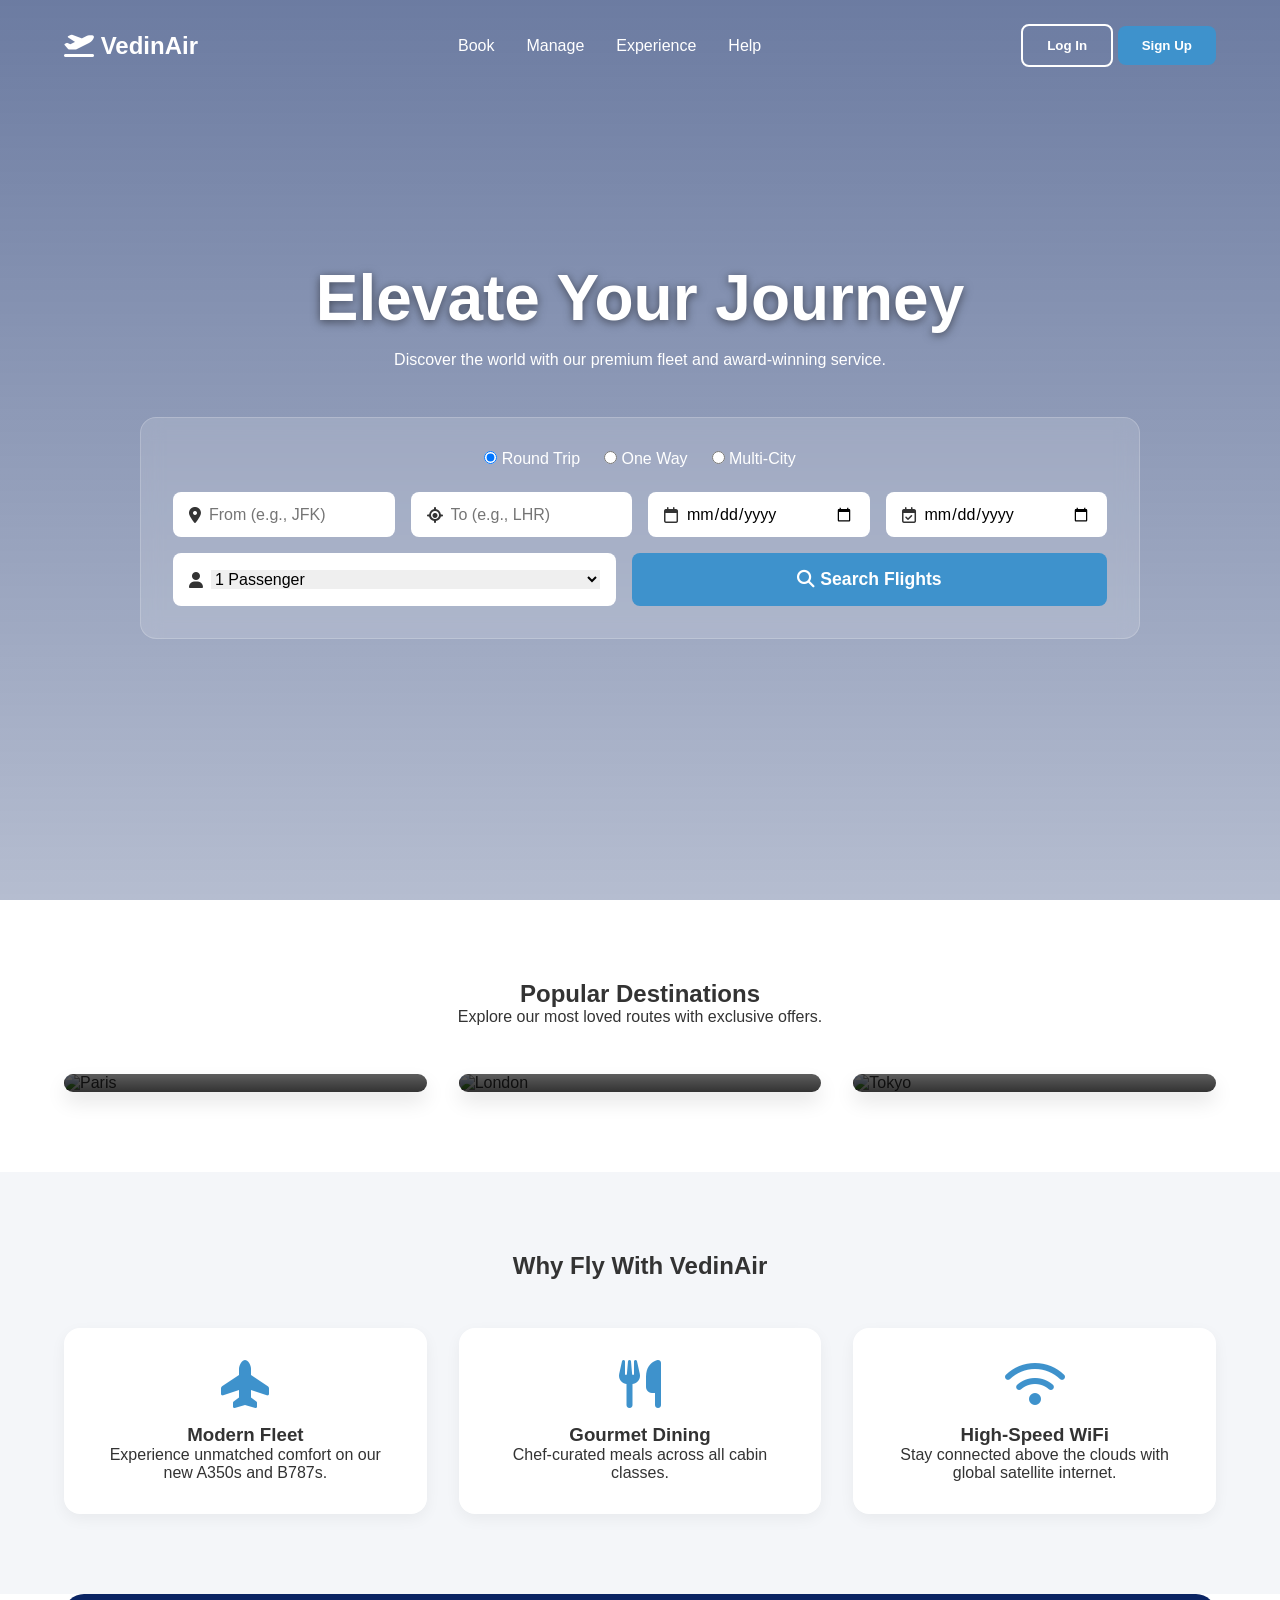
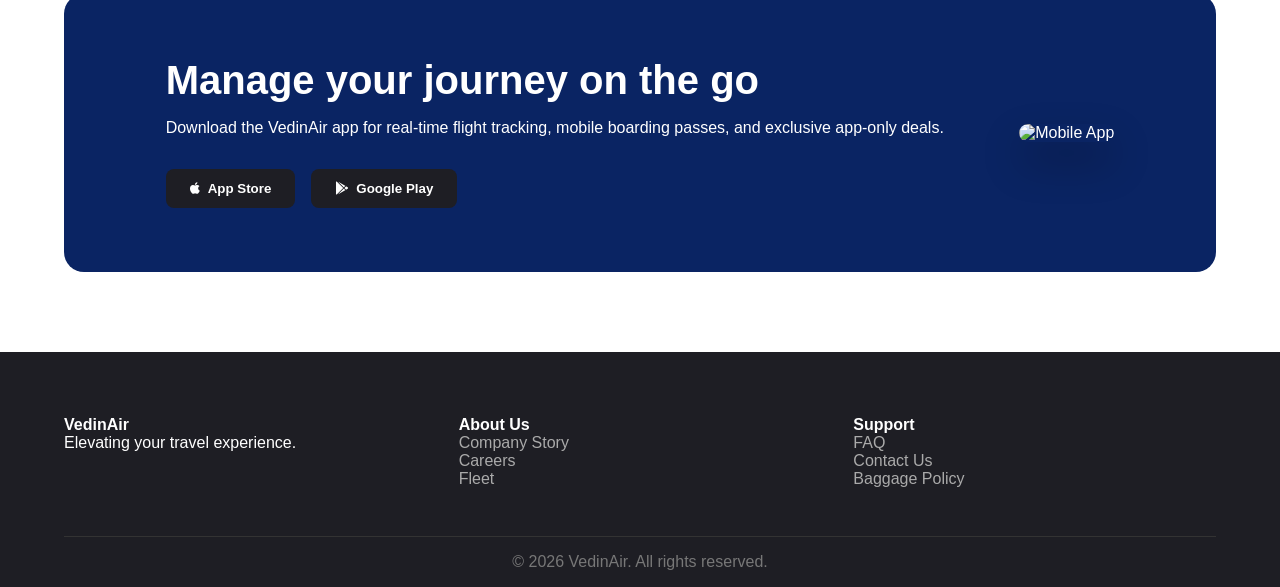
==== commit 09219903: "feat: fully fledged animatic airline booking website with enhanced graphics and content" ====
--- a/index.html
+++ b/index.html
@@ -3,64 +3,171 @@
 <head>
     <meta charset="UTF-8">
     <meta name="viewport" content="width=device-width, initial-scale=1.0">
-    <title>SkyHigh Airlines | Home</title>
+    <title>VedinAir | Modern Airline Experience</title>
     <link rel="stylesheet" href="styles.css">
+    <link rel="stylesheet" href="https://cdnjs.cloudflare.com/ajax/libs/font-awesome/6.4.0/css/all.min.css">
 </head>
 <body>
-    <header>
+    <!-- Header -->
+    <header class="navbar fade-in-down">
+        <div class="logo"><i class="fa-solid fa-plane-departure"></i> VedinAir</div>
         <nav>
-            <div class="logo">SkyHigh Airlines</div>
-            <ul class="nav-links">
-                <li><a href="index.html">Home</a></li>
-                <li><a href="search.html">Book Flights</a></li>
-                <li><a href="#">Manage Booking</a></li>
-                <li><a href="#">Check-in</a></li>
-                <li><a href="#">Flight Status</a></li>
+            <ul>
+                <li><a href="#">Book</a></li>
+                <li><a href="#">Manage</a></li>
+                <li><a href="#">Experience</a></li>
+                <li><a href="#">Help</a></li>
             </ul>
         </nav>
+        <div class="user-actions">
+            <button class="btn-outline">Log In</button>
+            <button class="btn-primary">Sign Up</button>
+        </div>
     </header>
 
-    <section class="hero">
-        <div class="hero-content">
-            <h1>Explore the World with Us</h1>
-            <p>Book your next adventure today.</p>
+    <!-- Hero Section -->
+    <section class="hero relative-hero">
+        <div class="hero-bg animate-bg"></div>
+        <div class="hero-content slide-up">
+            <h1>Elevate Your Journey</h1>
+            <p>Discover the world with our premium fleet and award-winning service.</p>
+            
+            <!-- Advanced Search Widget -->
+            <div class="search-widget glassmorphism">
+                <div class="trip-types">
+                    <label><input type="radio" name="trip" checked> Round Trip</label>
+                    <label><input type="radio" name="trip"> One Way</label>
+                    <label><input type="radio" name="trip"> Multi-City</label>
+                </div>
+                <form action="search.html" method="GET" class="search-form">
+                    <div class="input-group">
+                        <i class="fa-solid fa-location-dot"></i>
+                        <input type="text" placeholder="From (e.g., JFK)" required>
+                    </div>
+                    <div class="input-group">
+                        <i class="fa-solid fa-location-crosshairs"></i>
+                        <input type="text" placeholder="To (e.g., LHR)" required>
+                    </div>
+                    <div class="input-group">
+                        <i class="fa-regular fa-calendar"></i>
+                        <input type="date" required>
+                    </div>
+                    <div class="input-group">
+                        <i class="fa-regular fa-calendar-check"></i>
+                        <input type="date">
+                    </div>
+                    <div class="input-group">
+                        <i class="fa-solid fa-user"></i>
+                        <select>
+                            <option>1 Passenger</option>
+                            <option>2 Passengers</option>
+                            <option>3 Passengers</option>
+                        </select>
+                    </div>
+                    <button type="submit" class="btn-primary large"><i class="fa-solid fa-magnifying-glass"></i> Search Flights</button>
+                </form>
+            </div>
         </div>
     </section>
 
-    <section class="search-widget">
-        <h2>Search Flights</h2>
-        <form action="search.html" method="GET">
-            <div class="form-group">
-                <label>From</label>
-                <input type="text" placeholder="Origin City or Airport" required>
+    <!-- Featured Destinations -->
+    <section class="destinations section-padding scroll-animate">
+        <div class="section-header text-center">
+            <h2>Popular Destinations</h2>
+            <p>Explore our most loved routes with exclusive offers.</p>
+        </div>
+        <div class="grid-container">
+            <div class="card destination-card">
+                <img src="https://images.unsplash.com/photo-1522083165195-3444dd61f22e?auto=format&fit=crop&w=800&q=80" alt="Paris">
+                <div class="card-content">
+                    <h3>Paris (CDG)</h3>
+                    <p>Flights from $399</p>
+                </div>
             </div>
-            <div class="form-group">
-                <label>To</label>
-                <input type="text" placeholder="Destination City or Airport" required>
+            <div class="card destination-card">
+                <img src="https://images.unsplash.com/photo-1513635269975-59663e0ac1ad?auto=format&fit=crop&w=800&q=80" alt="London">
+                <div class="card-content">
+                    <h3>London (LHR)</h3>
+                    <p>Flights from $450</p>
+                </div>
             </div>
-            <div class="form-group">
-                <label>Departure Date</label>
-                <input type="date" required>
+            <div class="card destination-card">
+                <img src="https://images.unsplash.com/photo-1540959733332-eab4deabeeaf?auto=format&fit=crop&w=800&q=80" alt="Tokyo">
+                <div class="card-content">
+                    <h3>Tokyo (HND)</h3>
+                    <p>Flights from $799</p>
+                </div>
             </div>
-            <div class="form-group">
-                <label>Passengers</label>
-                <input type="number" min="1" value="1" required>
-            </div>
-            <button type="submit" class="btn-primary">Search Flights</button>
-        </form>
-    </section>
-
-    <section class="destinations">
-        <h2>Popular Destinations</h2>
-        <div class="dest-grid">
-            <div class="dest-card"><img src="https://images.unsplash.com/photo-1499856871958-5b9627545d1a?auto=format&fit=crop&w=400&q=80" alt="Paris"><h3>Paris</h3></div>
-            <div class="dest-card"><img src="https://images.unsplash.com/photo-1506973035872-a4ec16b8e8d9?auto=format&fit=crop&w=400&q=80" alt="Sydney"><h3>Sydney</h3></div>
-            <div class="dest-card"><img src="https://images.unsplash.com/photo-1540959733332-eab4deabeeaf?auto=format&fit=crop&w=400&q=80" alt="Tokyo"><h3>Tokyo</h3></div>
         </div>
     </section>
 
-    <footer>
-        <p>&copy; 2026 SkyHigh Airlines. All rights reserved.</p>
+    <!-- Why Fly With Us -->
+    <section class="features section-padding bg-light scroll-animate">
+        <div class="section-header text-center">
+            <h2>Why Fly With VedinAir</h2>
+        </div>
+        <div class="grid-container features-grid">
+            <div class="feature-item fade-in-up" style="animation-delay: 0.1s;">
+                <i class="fa-solid fa-plane-up fa-3x icon-blue"></i>
+                <h3>Modern Fleet</h3>
+                <p>Experience unmatched comfort on our new A350s and B787s.</p>
+            </div>
+            <div class="feature-item fade-in-up" style="animation-delay: 0.2s;">
+                <i class="fa-solid fa-utensils fa-3x icon-blue"></i>
+                <h3>Gourmet Dining</h3>
+                <p>Chef-curated meals across all cabin classes.</p>
+            </div>
+            <div class="feature-item fade-in-up" style="animation-delay: 0.3s;">
+                <i class="fa-solid fa-wifi fa-3x icon-blue"></i>
+                <h3>High-Speed WiFi</h3>
+                <p>Stay connected above the clouds with global satellite internet.</p>
+            </div>
+        </div>
+    </section>
+
+    <!-- Mobile App Promo -->
+    <section class="app-promo section-padding scroll-animate">
+        <div class="promo-content">
+            <h2>Manage your journey on the go</h2>
+            <p>Download the VedinAir app for real-time flight tracking, mobile boarding passes, and exclusive app-only deals.</p>
+            <div class="app-buttons">
+                <button class="btn-dark"><i class="fa-brands fa-apple"></i> App Store</button>
+                <button class="btn-dark"><i class="fa-brands fa-google-play"></i> Google Play</button>
+            </div>
+        </div>
+        <div class="promo-image float-anim">
+            <img src="https://images.unsplash.com/photo-1512428559087-560fa5ceab42?auto=format&fit=crop&w=600&q=80" alt="Mobile App">
+        </div>
+    </section>
+
+    <footer class="footer">
+        <div class="footer-grid">
+            <div>
+                <h4>VedinAir</h4>
+                <p>Elevating your travel experience.</p>
+            </div>
+            <div>
+                <h4>About Us</h4>
+                <ul>
+                    <li><a href="#">Company Story</a></li>
+                    <li><a href="#">Careers</a></li>
+                    <li><a href="#">Fleet</a></li>
+                </ul>
+            </div>
+            <div>
+                <h4>Support</h4>
+                <ul>
+                    <li><a href="#">FAQ</a></li>
+                    <li><a href="#">Contact Us</a></li>
+                    <li><a href="#">Baggage Policy</a></li>
+                </ul>
+            </div>
+        </div>
+        <div class="footer-bottom">
+            <p>&copy; 2026 VedinAir. All rights reserved.</p>
+        </div>
     </footer>
+
+    <script src="script.js"></script>
 </body>
 </html>
--- a/styles.css
+++ b/styles.css
@@ -1,28 +1,148 @@
-* { box-sizing: border-box; margin: 0; padding: 0; font-family: 'Segoe UI', Tahoma, Geneva, Verdana, sans-serif; }
-body { background-color: #f4f7f6; color: #333; }
-header { background-color: #003366; color: white; padding: 15px 50px; }
-nav { display: flex; justify-content: space-between; align-items: center; }
-.logo { font-size: 24px; font-weight: bold; }
-.nav-links { list-style: none; display: flex; gap: 20px; }
-.nav-links a { color: white; text-decoration: none; font-weight: 500; }
-.hero { background: url('https://images.unsplash.com/photo-1436491865332-7a61a109cc05?auto=format&fit=crop&w=1500&q=80') center/cover; height: 400px; display: flex; align-items: center; justify-content: center; color: white; text-align: center; }
-.hero-content h1 { font-size: 48px; text-shadow: 2px 2px 5px rgba(0,0,0,0.7); }
-.hero-content p { font-size: 20px; text-shadow: 1px 1px 3px rgba(0,0,0,0.7); }
-.search-widget { background: white; margin: -50px auto 30px; padding: 30px; width: 80%; border-radius: 10px; box-shadow: 0 4px 10px rgba(0,0,0,0.1); }
-.search-widget h2 { margin-bottom: 20px; color: #003366; }
-form { display: flex; gap: 15px; flex-wrap: wrap; align-items: flex-end; }
-.form-group { display: flex; flex-direction: column; flex: 1; min-width: 150px; }
-.form-group input { padding: 10px; border: 1px solid #ccc; border-radius: 5px; }
-.btn-primary { background: #e63946; color: white; border: none; padding: 12px 20px; border-radius: 5px; cursor: pointer; font-weight: bold; }
-.btn-primary:hover { background: #d62828; }
-.destinations { padding: 40px 10%; text-align: center; }
-.dest-grid { display: flex; gap: 20px; justify-content: center; margin-top: 20px; flex-wrap: wrap; }
-.dest-card { background: white; border-radius: 10px; overflow: hidden; width: 30%; min-width: 250px; box-shadow: 0 2px 8px rgba(0,0,0,0.1); }
-.dest-card img { width: 100%; height: 200px; object-fit: cover; }
-.dest-card h3 { padding: 15px; }
-.search-results-page { display: flex; padding: 40px 10%; gap: 30px; }
-.filters { width: 25%; background: white; padding: 20px; border-radius: 8px; height: fit-content; box-shadow: 0 2px 8px rgba(0,0,0,0.1); }
-.results { width: 75%; }
-.flight-card { background: white; margin-bottom: 20px; padding: 20px; border-radius: 8px; display: flex; justify-content: space-between; align-items: center; box-shadow: 0 2px 8px rgba(0,0,0,0.1); }
-.btn-secondary { background: #003366; color: white; border: none; padding: 10px 20px; border-radius: 5px; cursor: pointer; }
-footer { background: #222; color: white; text-align: center; padding: 20px; margin-top: 40px; }+:root {
+    --primary: #0A2463;
+    --secondary: #3E92CC;
+    --accent: #D8315B;
+    --light: #F4F6F9;
+    --dark: #1E1E24;
+    --text: #333333;
+    --font: 'Segoe UI', Tahoma, Geneva, Verdana, sans-serif;
+}
+
+* { box-sizing: border-box; margin: 0; padding: 0; }
+
+body {
+    font-family: var(--font);
+    color: var(--text);
+    background-color: #ffffff;
+    overflow-x: hidden;
+}
+
+.bg-light { background-color: var(--light); }
+
+/* Animations */
+@keyframes fadeInDown { from { opacity: 0; transform: translateY(-20px); } to { opacity: 1; transform: translateY(0); } }
+@keyframes fadeInUp { from { opacity: 0; transform: translateY(30px); } to { opacity: 1; transform: translateY(0); } }
+@keyframes scaleIn { from { opacity: 0; transform: scale(0.9); } to { opacity: 1; transform: scale(1); } }
+@keyframes slideInLeft { from { opacity: 0; transform: translateX(-50px); } to { opacity: 1; transform: translateX(0); } }
+@keyframes zoomBg { 0% { transform: scale(1); } 50% { transform: scale(1.05); } 100% { transform: scale(1); } }
+@keyframes float { 0% { transform: translateY(0px); } 50% { transform: translateY(-15px); } 100% { transform: translateY(0px); } }
+
+.fade-in-down { animation: fadeInDown 0.8s ease forwards; }
+.fade-in-up { opacity: 0; animation: fadeInUp 0.8s ease forwards; }
+.scale-in { animation: scaleIn 0.5s ease forwards; }
+.slide-in-left { animation: slideInLeft 0.8s ease forwards; }
+.float-anim { animation: float 6s ease-in-out infinite; }
+
+.scroll-animate { opacity: 0; transform: translateY(30px); transition: all 0.8s ease; }
+.scroll-animate.show { opacity: 1; transform: translateY(0); }
+
+/* Header */
+.navbar {
+    display: flex; justify-content: space-between; align-items: center;
+    padding: 1.5rem 5%; position: absolute; width: 100%; z-index: 100;
+    background: transparent; color: white;
+}
+.navbar.navbar-dark { background: var(--primary); position: relative; }
+.logo { font-size: 1.5rem; font-weight: bold; }
+.navbar nav ul { display: flex; list-style: none; gap: 2rem; }
+.navbar nav a { color: white; text-decoration: none; font-weight: 500; transition: color 0.3s; }
+.navbar nav a:hover { color: var(--secondary); }
+
+/* Buttons */
+button { cursor: pointer; font-family: var(--font); font-weight: 600; border-radius: 8px; border: none; transition: all 0.3s ease; }
+.btn-primary { background: var(--secondary); color: white; padding: 0.75rem 1.5rem; }
+.btn-primary:hover { background: var(--primary); transform: translateY(-2px); box-shadow: 0 4px 12px rgba(10,36,99,0.3); }
+.btn-outline { background: transparent; color: white; border: 2px solid white; padding: 0.75rem 1.5rem; }
+.btn-outline:hover { background: white; color: var(--primary); }
+.btn-outline-small { background: transparent; color: white; border: 1px solid white; padding: 0.4rem 0.8rem; font-size: 0.8rem; border-radius: 4px; }
+.btn-dark { background: var(--dark); color: white; padding: 0.75rem 1.5rem; display: inline-flex; align-items: center; gap: 0.5rem; }
+
+/* Hero */
+.relative-hero { position: relative; height: 100vh; display: flex; align-items: center; justify-content: center; overflow: hidden; }
+.hero-bg {
+    position: absolute; top: 0; left: 0; width: 100%; height: 100%; z-index: 1;
+    background: linear-gradient(rgba(10,36,99,0.6), rgba(10,36,99,0.3)), url('https://images.unsplash.com/photo-1436491865332-7a61a109cc05?auto=format&fit=crop&w=1920&q=80') center/cover;
+    animation: zoomBg 20s infinite alternate linear;
+}
+.hero-content { position: relative; z-index: 2; text-align: center; color: white; max-width: 1000px; width: 90%; }
+.hero-content h1 { font-size: 4rem; margin-bottom: 1rem; text-shadow: 0 2px 10px rgba(0,0,0,0.5); }
+
+/* Search Widget */
+.glassmorphism { background: rgba(255,255,255,0.15); backdrop-filter: blur(10px); border: 1px solid rgba(255,255,255,0.2); border-radius: 16px; padding: 2rem; margin-top: 3rem; }
+.glassmorphism-dark { background: rgba(0,0,0,0.2); padding: 0.5rem 1rem; border-radius: 8px; display: flex; gap: 1rem; align-items: center; }
+.trip-types { margin-bottom: 1.5rem; display: flex; gap: 1.5rem; justify-content: center; }
+.search-form { display: flex; flex-wrap: wrap; gap: 1rem; justify-content: center; }
+.input-group { background: white; padding: 0.8rem 1rem; border-radius: 8px; display: flex; align-items: center; gap: 0.5rem; color: var(--text); flex: 1; min-width: 200px; }
+.input-group input, .input-group select { border: none; outline: none; width: 100%; font-family: var(--font); font-size: 1rem; }
+.btn-primary.large { font-size: 1.1rem; padding: 1rem 2rem; flex: 1; min-width: 200px; }
+
+/* Sections */
+.section-padding { padding: 5rem 5%; }
+.text-center { text-align: center; margin-bottom: 3rem; }
+.grid-container { display: grid; grid-template-columns: repeat(auto-fit, minmax(300px, 1fr)); gap: 2rem; }
+
+/* Destination Cards */
+.destination-card { border-radius: 16px; overflow: hidden; box-shadow: 0 10px 20px rgba(0,0,0,0.1); position: relative; transition: transform 0.3s; cursor: pointer; }
+.destination-card:hover { transform: translateY(-10px); }
+.destination-card img { width: 100%; height: 250px; object-fit: cover; transition: transform 0.5s; }
+.destination-card:hover img { transform: scale(1.1); }
+.card-content { position: absolute; bottom: 0; left: 0; width: 100%; background: linear-gradient(transparent, rgba(0,0,0,0.8)); color: white; padding: 1.5rem; }
+
+/* Features */
+.features-grid { text-align: center; }
+.feature-item { padding: 2rem; background: white; border-radius: 16px; box-shadow: 0 5px 15px rgba(0,0,0,0.05); transition: transform 0.3s; }
+.feature-item:hover { transform: translateY(-10px); }
+.icon-blue { color: var(--secondary); margin-bottom: 1rem; }
+
+/* Search Layout */
+.search-container { display: flex; gap: 2rem; align-items: flex-start; max-width: 1400px; margin: 0 auto; }
+.filters { flex: 0 0 250px; background: white; padding: 1.5rem; border-radius: 12px; box-shadow: 0 4px 10px rgba(0,0,0,0.05); position: sticky; top: 20px; }
+.filter-group { margin-bottom: 1.5rem; }
+.filter-group h4 { margin-bottom: 0.8rem; border-bottom: 1px solid #eee; padding-bottom: 0.5rem; }
+.filter-group label { display: block; margin-bottom: 0.5rem; cursor: pointer; }
+
+.flight-results { flex: 1; display: flex; flex-direction: column; gap: 1.5rem; }
+.flight-card { background: white; border-radius: 12px; padding: 1.5rem; display: flex; justify-content: space-between; align-items: center; box-shadow: 0 4px 10px rgba(0,0,0,0.05); transition: transform 0.3s, box-shadow 0.3s; }
+.flight-card:hover { transform: translateY(-3px); box-shadow: 0 8px 20px rgba(0,0,0,0.1); border-left: 4px solid var(--secondary); }
+.airline-info { display: flex; flex-direction: column; align-items: center; gap: 0.5rem; width: 120px; }
+.airline-logo { width: 40px; height: 40px; border-radius: 50%; }
+.flight-times { display: flex; align-items: center; justify-content: center; flex: 1; gap: 2rem; text-align: center; }
+.time-block .time { font-size: 1.5rem; font-weight: bold; display: block; }
+.duration-line { width: 150px; height: 2px; background: #ddd; position: relative; margin: 0.5rem 0; display: flex; justify-content: center; align-items: center; }
+.duration-line i { color: var(--secondary); position: absolute; background: white; padding: 0 5px; }
+.flight-price-action { text-align: right; width: 150px; }
+.price { font-size: 2rem; font-weight: bold; color: var(--primary); margin-bottom: 0.5rem; }
+.next-day { color: var(--accent); font-size: 0.8rem; }
+
+/* App Promo */
+.app-promo { display: flex; align-items: center; justify-content: space-around; background: var(--primary); color: white; border-radius: 20px; margin: 0 5%; padding: 4rem; }
+.promo-content h2 { font-size: 2.5rem; margin-bottom: 1rem; }
+.app-buttons { display: flex; gap: 1rem; margin-top: 2rem; }
+.promo-image img { border-radius: 20px; box-shadow: 0 20px 40px rgba(0,0,0,0.3); }
+
+/* Modal */
+.modal { display: none; position: fixed; z-index: 1000; left: 0; top: 0; width: 100%; height: 100%; background-color: rgba(0,0,0,0.5); align-items: center; justify-content: center; }
+.modal-content { background-color: white; padding: 2rem; border-radius: 16px; width: 90%; max-width: 600px; position: relative; }
+.close { position: absolute; top: 1rem; right: 1.5rem; font-size: 2rem; cursor: pointer; color: #999; }
+.close:hover { color: #333; }
+.fare-options { display: flex; gap: 1rem; margin-top: 1.5rem; }
+.fare-box { flex: 1; border: 1px solid #ddd; border-radius: 12px; padding: 1.5rem; text-align: center; }
+.premium-box { border-color: var(--secondary); box-shadow: 0 4px 15px rgba(62, 146, 204, 0.2); }
+.fare-box h3 { margin-bottom: 1rem; }
+.fare-box ul { list-style: none; text-align: left; margin-bottom: 1.5rem; }
+.fare-box li { margin-bottom: 0.5rem; }
+
+/* Footer */
+.footer { background: var(--dark); color: white; padding: 4rem 5% 1rem; margin-top: 5rem; }
+.footer-grid { display: grid; grid-template-columns: repeat(auto-fit, minmax(200px, 1fr)); gap: 2rem; margin-bottom: 3rem; }
+.footer-grid ul { list-style: none; }
+.footer-grid a { color: #aaa; text-decoration: none; transition: color 0.3s; }
+.footer-grid a:hover { color: white; }
+.footer-bottom { text-align: center; color: #777; border-top: 1px solid #333; padding-top: 1rem; }
+
+@media (max-width: 768px) {
+    .search-container { flex-direction: column; }
+    .filters { width: 100%; position: static; }
+    .flight-card { flex-direction: column; text-align: center; gap: 1.5rem; }
+    .app-promo { flex-direction: column; text-align: center; gap: 3rem; padding: 2rem; }
+}
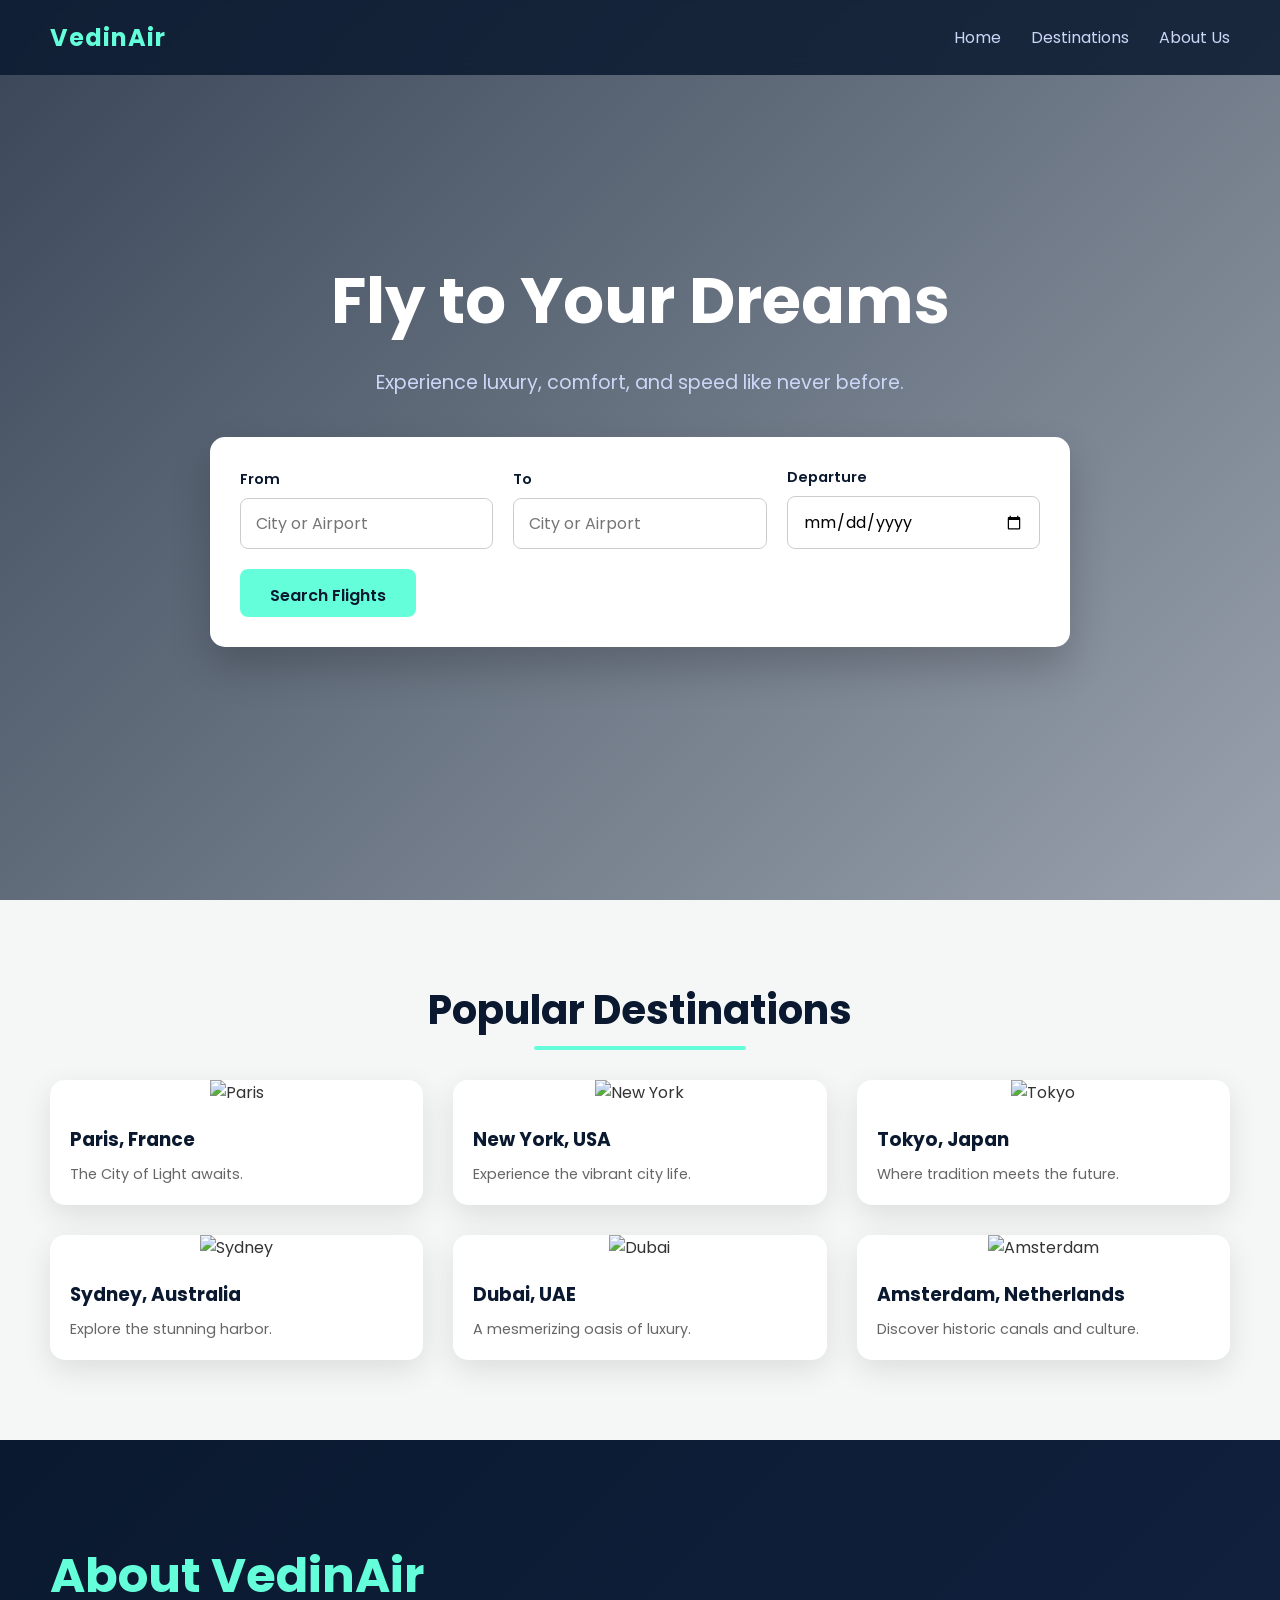
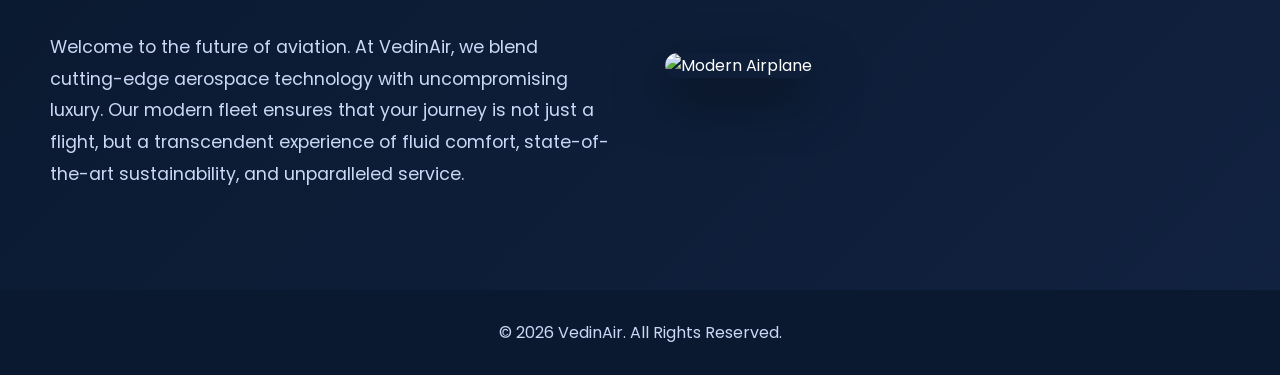
==== commit 9141920b: "Update website: Autocomplete search, 6 modern destinations, modernized about us, flight mock live da" ====
--- a/index.html
+++ b/index.html
@@ -3,169 +3,112 @@
 <head>
     <meta charset="UTF-8">
     <meta name="viewport" content="width=device-width, initial-scale=1.0">
-    <title>VedinAir | Modern Airline Experience</title>
+    <title>VedinAir - Premium Flights</title>
     <link rel="stylesheet" href="styles.css">
-    <link rel="stylesheet" href="https://cdnjs.cloudflare.com/ajax/libs/font-awesome/6.4.0/css/all.min.css">
+    <link href="https://fonts.googleapis.com/css2?family=Poppins:wght@300;400;600;700&display=swap" rel="stylesheet">
 </head>
 <body>
-    <!-- Header -->
-    <header class="navbar fade-in-down">
-        <div class="logo"><i class="fa-solid fa-plane-departure"></i> VedinAir</div>
+    <header class="navbar">
+        <div class="logo">VedinAir</div>
         <nav>
-            <ul>
-                <li><a href="#">Book</a></li>
-                <li><a href="#">Manage</a></li>
-                <li><a href="#">Experience</a></li>
-                <li><a href="#">Help</a></li>
+            <ul class="nav-links">
+                <li><a href="index.html">Home</a></li>
+                <li><a href="#destinations">Destinations</a></li>
+                <li><a href="#about">About Us</a></li>
             </ul>
         </nav>
-        <div class="user-actions">
-            <button class="btn-outline">Log In</button>
-            <button class="btn-primary">Sign Up</button>
-        </div>
     </header>
 
-    <!-- Hero Section -->
-    <section class="hero relative-hero">
-        <div class="hero-bg animate-bg"></div>
-        <div class="hero-content slide-up">
-            <h1>Elevate Your Journey</h1>
-            <p>Discover the world with our premium fleet and award-winning service.</p>
+    <section class="hero">
+        <div class="hero-overlay"></div>
+        <div class="hero-content">
+            <h1 class="anim-slide-up">Fly to Your Dreams</h1>
+            <p class="anim-slide-up delay-1">Experience luxury, comfort, and speed like never before.</p>
             
-            <!-- Advanced Search Widget -->
-            <div class="search-widget glassmorphism">
-                <div class="trip-types">
-                    <label><input type="radio" name="trip" checked> Round Trip</label>
-                    <label><input type="radio" name="trip"> One Way</label>
-                    <label><input type="radio" name="trip"> Multi-City</label>
-                </div>
-                <form action="search.html" method="GET" class="search-form">
-                    <div class="input-group">
-                        <i class="fa-solid fa-location-dot"></i>
-                        <input type="text" placeholder="From (e.g., JFK)" required>
+            <div class="search-widget anim-fade-in delay-2">
+                <form id="flight-search-form" action="search.html" method="GET">
+                    <div class="input-group autocomplete">
+                        <label for="from">From</label>
+                        <input id="from" type="text" name="from" placeholder="City or Airport" required autocomplete="off">
+                        <div id="from-suggestions" class="suggestions-box"></div>
+                    </div>
+                    <div class="input-group autocomplete">
+                        <label for="to">To</label>
+                        <input id="to" type="text" name="to" placeholder="City or Airport" required autocomplete="off">
+                        <div id="to-suggestions" class="suggestions-box"></div>
                     </div>
                     <div class="input-group">
-                        <i class="fa-solid fa-location-crosshairs"></i>
-                        <input type="text" placeholder="To (e.g., LHR)" required>
+                        <label for="date">Departure</label>
+                        <input id="date" type="date" name="date" required>
                     </div>
-                    <div class="input-group">
-                        <i class="fa-regular fa-calendar"></i>
-                        <input type="date" required>
-                    </div>
-                    <div class="input-group">
-                        <i class="fa-regular fa-calendar-check"></i>
-                        <input type="date">
-                    </div>
-                    <div class="input-group">
-                        <i class="fa-solid fa-user"></i>
-                        <select>
-                            <option>1 Passenger</option>
-                            <option>2 Passengers</option>
-                            <option>3 Passengers</option>
-                        </select>
-                    </div>
-                    <button type="submit" class="btn-primary large"><i class="fa-solid fa-magnifying-glass"></i> Search Flights</button>
+                    <button type="submit" class="btn-primary">Search Flights</button>
                 </form>
             </div>
         </div>
     </section>
 
-    <!-- Featured Destinations -->
-    <section class="destinations section-padding scroll-animate">
-        <div class="section-header text-center">
-            <h2>Popular Destinations</h2>
-            <p>Explore our most loved routes with exclusive offers.</p>
-        </div>
-        <div class="grid-container">
-            <div class="card destination-card">
-                <img src="https://images.unsplash.com/photo-1522083165195-3444dd61f22e?auto=format&fit=crop&w=800&q=80" alt="Paris">
+    <section id="destinations" class="destinations-section">
+        <h2 class="section-title">Popular Destinations</h2>
+        <div class="destinations-grid">
+            <div class="destination-card">
+                <img src="https://images.unsplash.com/photo-1522083111811-3eb2c525f206?auto=format&fit=crop&w=800&q=80" alt="Paris">
                 <div class="card-content">
-                    <h3>Paris (CDG)</h3>
-                    <p>Flights from $399</p>
+                    <h3>Paris, France</h3>
+                    <p>The City of Light awaits.</p>
                 </div>
             </div>
-            <div class="card destination-card">
-                <img src="https://images.unsplash.com/photo-1513635269975-59663e0ac1ad?auto=format&fit=crop&w=800&q=80" alt="London">
+            <div class="destination-card">
+                <img src="https://images.unsplash.com/photo-1542051812-ba32e15d6265?auto=format&fit=crop&w=800&q=80" alt="New York">
                 <div class="card-content">
-                    <h3>London (LHR)</h3>
-                    <p>Flights from $450</p>
+                    <h3>New York, USA</h3>
+                    <p>Experience the vibrant city life.</p>
                 </div>
             </div>
-            <div class="card destination-card">
+            <div class="destination-card">
                 <img src="https://images.unsplash.com/photo-1540959733332-eab4deabeeaf?auto=format&fit=crop&w=800&q=80" alt="Tokyo">
                 <div class="card-content">
-                    <h3>Tokyo (HND)</h3>
-                    <p>Flights from $799</p>
+                    <h3>Tokyo, Japan</h3>
+                    <p>Where tradition meets the future.</p>
+                </div>
+            </div>
+            <div class="destination-card">
+                <img src="https://images.unsplash.com/photo-1506973035872-a4ec16b8e8d9?auto=format&fit=crop&w=800&q=80" alt="Sydney">
+                <div class="card-content">
+                    <h3>Sydney, Australia</h3>
+                    <p>Explore the stunning harbor.</p>
+                </div>
+            </div>
+            <div class="destination-card">
+                <img src="https://images.unsplash.com/photo-1512453979436-5a52e4242602?auto=format&fit=crop&w=800&q=80" alt="Dubai">
+                <div class="card-content">
+                    <h3>Dubai, UAE</h3>
+                    <p>A mesmerizing oasis of luxury.</p>
+                </div>
+            </div>
+            <div class="destination-card">
+                <img src="https://images.unsplash.com/photo-1534351590666-13e3e96b5017?auto=format&fit=crop&w=800&q=80" alt="Amsterdam">
+                <div class="card-content">
+                    <h3>Amsterdam, Netherlands</h3>
+                    <p>Discover historic canals and culture.</p>
                 </div>
             </div>
         </div>
     </section>
 
-    <!-- Why Fly With Us -->
-    <section class="features section-padding bg-light scroll-animate">
-        <div class="section-header text-center">
-            <h2>Why Fly With VedinAir</h2>
-        </div>
-        <div class="grid-container features-grid">
-            <div class="feature-item fade-in-up" style="animation-delay: 0.1s;">
-                <i class="fa-solid fa-plane-up fa-3x icon-blue"></i>
-                <h3>Modern Fleet</h3>
-                <p>Experience unmatched comfort on our new A350s and B787s.</p>
+    <section id="about" class="about-section">
+        <div class="about-container">
+            <div class="about-text">
+                <h2>About VedinAir</h2>
+                <p>Welcome to the future of aviation. At VedinAir, we blend cutting-edge aerospace technology with uncompromising luxury. Our modern fleet ensures that your journey is not just a flight, but a transcendent experience of fluid comfort, state-of-the-art sustainability, and unparalleled service.</p>
             </div>
-            <div class="feature-item fade-in-up" style="animation-delay: 0.2s;">
-                <i class="fa-solid fa-utensils fa-3x icon-blue"></i>
-                <h3>Gourmet Dining</h3>
-                <p>Chef-curated meals across all cabin classes.</p>
-            </div>
-            <div class="feature-item fade-in-up" style="animation-delay: 0.3s;">
-                <i class="fa-solid fa-wifi fa-3x icon-blue"></i>
-                <h3>High-Speed WiFi</h3>
-                <p>Stay connected above the clouds with global satellite internet.</p>
+            <div class="about-image">
+                <img src="https://images.unsplash.com/photo-1436491865332-7a61a109cc05?auto=format&fit=crop&w=1000&q=80" alt="Modern Airplane">
             </div>
         </div>
     </section>
 
-    <!-- Mobile App Promo -->
-    <section class="app-promo section-padding scroll-animate">
-        <div class="promo-content">
-            <h2>Manage your journey on the go</h2>
-            <p>Download the VedinAir app for real-time flight tracking, mobile boarding passes, and exclusive app-only deals.</p>
-            <div class="app-buttons">
-                <button class="btn-dark"><i class="fa-brands fa-apple"></i> App Store</button>
-                <button class="btn-dark"><i class="fa-brands fa-google-play"></i> Google Play</button>
-            </div>
-        </div>
-        <div class="promo-image float-anim">
-            <img src="https://images.unsplash.com/photo-1512428559087-560fa5ceab42?auto=format&fit=crop&w=600&q=80" alt="Mobile App">
-        </div>
-    </section>
-
-    <footer class="footer">
-        <div class="footer-grid">
-            <div>
-                <h4>VedinAir</h4>
-                <p>Elevating your travel experience.</p>
-            </div>
-            <div>
-                <h4>About Us</h4>
-                <ul>
-                    <li><a href="#">Company Story</a></li>
-                    <li><a href="#">Careers</a></li>
-                    <li><a href="#">Fleet</a></li>
-                </ul>
-            </div>
-            <div>
-                <h4>Support</h4>
-                <ul>
-                    <li><a href="#">FAQ</a></li>
-                    <li><a href="#">Contact Us</a></li>
-                    <li><a href="#">Baggage Policy</a></li>
-                </ul>
-            </div>
-        </div>
-        <div class="footer-bottom">
-            <p>&copy; 2026 VedinAir. All rights reserved.</p>
-        </div>
+    <footer>
+        <p>&copy; 2026 VedinAir. All Rights Reserved.</p>
     </footer>
 
     <script src="script.js"></script>
--- a/styles.css
+++ b/styles.css
@@ -1,148 +1,334 @@
 :root {
-    --primary: #0A2463;
-    --secondary: #3E92CC;
-    --accent: #D8315B;
-    --light: #F4F6F9;
-    --dark: #1E1E24;
-    --text: #333333;
-    --font: 'Segoe UI', Tahoma, Geneva, Verdana, sans-serif;
-}
-
-* { box-sizing: border-box; margin: 0; padding: 0; }
+    --primary: #0A192F;
+    --secondary: #64FFDA;
+    --accent: #112240;
+    --text-light: #CCD6F6;
+    --text-dark: #333333;
+    --bg-light: #F4F7F6;
+    --white: #FFFFFF;
+    --transition: all 0.3s cubic-bezier(0.25, 0.8, 0.25, 1);
+}
+
+* {
+    margin: 0;
+    padding: 0;
+    box-sizing: border-box;
+    font-family: 'Poppins', sans-serif;
+}
 
 body {
-    font-family: var(--font);
-    color: var(--text);
-    background-color: #ffffff;
+    background-color: var(--bg-light);
+    color: var(--text-dark);
     overflow-x: hidden;
 }
 
-.bg-light { background-color: var(--light); }
+/* Navbar */
+.navbar {
+    position: fixed;
+    top: 0;
+    width: 100%;
+    display: flex;
+    justify-content: space-between;
+    align-items: center;
+    padding: 20px 50px;
+    background: rgba(10, 25, 47, 0.85);
+    backdrop-filter: blur(10px);
+    color: var(--white);
+    z-index: 1000;
+    transition: var(--transition);
+}
+.navbar.solid {
+    background: var(--primary);
+}
+
+.logo {
+    font-size: 24px;
+    font-weight: 700;
+    color: var(--secondary);
+    letter-spacing: 1px;
+}
+
+.nav-links {
+    list-style: none;
+    display: flex;
+    gap: 30px;
+}
+
+.nav-links a {
+    color: var(--text-light);
+    text-decoration: none;
+    font-weight: 400;
+    transition: var(--transition);
+}
+
+.nav-links a:hover {
+    color: var(--secondary);
+}
+
+/* Hero Section */
+.hero {
+    position: relative;
+    height: 100vh;
+    background: url('https://images.unsplash.com/photo-1542296332-2e4473faf563?auto=format&fit=crop&w=1920&q=80') center/cover no-repeat;
+    display: flex;
+    justify-content: center;
+    align-items: center;
+    text-align: center;
+    color: var(--white);
+}
+
+.hero-overlay {
+    position: absolute;
+    top: 0; left: 0; width: 100%; height: 100%;
+    background: linear-gradient(135deg, rgba(10,25,47,0.8), rgba(17,34,64,0.4));
+}
+
+.hero-content {
+    position: relative;
+    z-index: 1;
+    max-width: 900px;
+    width: 100%;
+    padding: 0 20px;
+}
+
+.hero-content h1 {
+    font-size: 4rem;
+    font-weight: 700;
+    margin-bottom: 20px;
+}
+
+.hero-content p {
+    font-size: 1.2rem;
+    margin-bottom: 40px;
+    color: var(--text-light);
+}
+
+/* Search Widget */
+.search-widget {
+    background: var(--white);
+    padding: 30px;
+    border-radius: 15px;
+    box-shadow: 0 20px 40px rgba(0,0,0,0.2);
+    display: flex;
+    justify-content: center;
+}
+
+#flight-search-form {
+    display: flex;
+    flex-wrap: wrap;
+    gap: 20px;
+    width: 100%;
+    align-items: flex-end;
+}
+
+.input-group {
+    display: flex;
+    flex-direction: column;
+    text-align: left;
+    flex: 1;
+    min-width: 200px;
+    position: relative;
+}
+
+.input-group label {
+    font-size: 0.9rem;
+    font-weight: 600;
+    margin-bottom: 8px;
+    color: var(--primary);
+}
+
+.input-group input {
+    padding: 12px 15px;
+    border: 1px solid #ccc;
+    border-radius: 8px;
+    font-size: 1rem;
+    transition: var(--transition);
+}
+
+.input-group input:focus {
+    outline: none;
+    border-color: var(--secondary);
+    box-shadow: 0 0 0 3px rgba(100, 255, 218, 0.2);
+}
+
+.btn-primary {
+    padding: 14px 30px;
+    background: var(--secondary);
+    color: var(--primary);
+    border: none;
+    border-radius: 8px;
+    font-size: 1rem;
+    font-weight: 600;
+    cursor: pointer;
+    transition: var(--transition);
+    height: 48px;
+}
+
+.btn-primary:hover {
+    background: #4cd8b8;
+    transform: translateY(-2px);
+}
+
+/* Autocomplete Suggestions */
+.suggestions-box {
+    position: absolute;
+    top: 100%;
+    left: 0;
+    width: 100%;
+    background: var(--white);
+    border-radius: 0 0 8px 8px;
+    box-shadow: 0 10px 20px rgba(0,0,0,0.1);
+    z-index: 10;
+    max-height: 200px;
+    overflow-y: auto;
+    display: none;
+}
+.suggestions-box.active {
+    display: block;
+}
+.suggestion-item {
+    padding: 10px 15px;
+    cursor: pointer;
+    font-size: 0.9rem;
+    border-bottom: 1px solid #eee;
+    color: var(--primary);
+}
+.suggestion-item:last-child { border-bottom: none; }
+.suggestion-item:hover { background: #f0f4f8; }
+
+/* Destinations */
+.destinations-section {
+    padding: 80px 50px;
+    text-align: center;
+}
+
+.section-title {
+    font-size: 2.5rem;
+    color: var(--primary);
+    margin-bottom: 40px;
+    position: relative;
+    display: inline-block;
+}
+.section-title::after {
+    content: '';
+    position: absolute;
+    width: 50%;
+    height: 4px;
+    background: var(--secondary);
+    bottom: -10px;
+    left: 25%;
+    border-radius: 2px;
+}
+
+.destinations-grid {
+    display: grid;
+    grid-template-columns: repeat(auto-fit, minmax(300px, 1fr));
+    gap: 30px;
+}
+
+.destination-card {
+    position: relative;
+    border-radius: 15px;
+    overflow: hidden;
+    box-shadow: 0 10px 30px rgba(0,0,0,0.1);
+    cursor: pointer;
+    transition: var(--transition);
+    background: var(--white);
+}
+
+.destination-card img {
+    width: 100%;
+    height: 250px;
+    object-fit: cover;
+    transition: transform 0.5s ease;
+}
+
+.destination-card:hover {
+    transform: translateY(-10px);
+    box-shadow: 0 15px 40px rgba(0,0,0,0.2);
+}
+
+.destination-card:hover img {
+    transform: scale(1.05);
+}
+
+.card-content {
+    padding: 20px;
+    text-align: left;
+}
+.card-content h3 { color: var(--primary); margin-bottom: 10px; }
+.card-content p { color: #666; font-size: 0.9rem; }
+
+/* About Section Modernized */
+.about-section {
+    padding: 100px 50px;
+    background: linear-gradient(135deg, var(--primary), var(--accent));
+    color: var(--white);
+}
+.about-container {
+    display: flex;
+    align-items: center;
+    gap: 50px;
+    max-width: 1200px;
+    margin: 0 auto;
+}
+.about-text { flex: 1; }
+.about-text h2 {
+    font-size: 3rem;
+    margin-bottom: 20px;
+    color: var(--secondary);
+}
+.about-text p {
+    font-size: 1.1rem;
+    line-height: 1.8;
+    color: var(--text-light);
+}
+.about-image { flex: 1; }
+.about-image img {
+    width: 100%;
+    border-radius: 20px;
+    box-shadow: 0 20px 50px rgba(0,0,0,0.5);
+    transition: transform 0.5s ease;
+}
+.about-image:hover img { transform: scale(1.02) rotate(1deg); }
+
+/* Results Page */
+.results-container { padding: 120px 50px 50px; max-width: 1000px; margin: 0 auto; }
+.search-info { font-size: 1.2rem; margin-bottom: 30px; font-weight: 600; color: var(--primary); }
+.flight-item {
+    background: var(--white);
+    padding: 20px 30px;
+    border-radius: 12px;
+    margin-bottom: 20px;
+    display: flex;
+    justify-content: space-between;
+    align-items: center;
+    box-shadow: 0 5px 15px rgba(0,0,0,0.05);
+    border-left: 5px solid var(--secondary);
+    transition: var(--transition);
+}
+.flight-item:hover { transform: translateX(5px); box-shadow: 0 8px 25px rgba(0,0,0,0.1); }
+.flight-time { font-size: 1.5rem; font-weight: 700; color: var(--primary); }
+.flight-route { color: #666; font-size: 0.9rem; }
+.flight-price { font-size: 1.8rem; font-weight: 700; color: #e74c3c; }
+
+footer {
+    text-align: center;
+    padding: 30px;
+    background: var(--primary);
+    color: var(--text-light);
+}
 
 /* Animations */
-@keyframes fadeInDown { from { opacity: 0; transform: translateY(-20px); } to { opacity: 1; transform: translateY(0); } }
-@keyframes fadeInUp { from { opacity: 0; transform: translateY(30px); } to { opacity: 1; transform: translateY(0); } }
-@keyframes scaleIn { from { opacity: 0; transform: scale(0.9); } to { opacity: 1; transform: scale(1); } }
-@keyframes slideInLeft { from { opacity: 0; transform: translateX(-50px); } to { opacity: 1; transform: translateX(0); } }
-@keyframes zoomBg { 0% { transform: scale(1); } 50% { transform: scale(1.05); } 100% { transform: scale(1); } }
-@keyframes float { 0% { transform: translateY(0px); } 50% { transform: translateY(-15px); } 100% { transform: translateY(0px); } }
-
-.fade-in-down { animation: fadeInDown 0.8s ease forwards; }
-.fade-in-up { opacity: 0; animation: fadeInUp 0.8s ease forwards; }
-.scale-in { animation: scaleIn 0.5s ease forwards; }
-.slide-in-left { animation: slideInLeft 0.8s ease forwards; }
-.float-anim { animation: float 6s ease-in-out infinite; }
-
-.scroll-animate { opacity: 0; transform: translateY(30px); transition: all 0.8s ease; }
-.scroll-animate.show { opacity: 1; transform: translateY(0); }
-
-/* Header */
-.navbar {
-    display: flex; justify-content: space-between; align-items: center;
-    padding: 1.5rem 5%; position: absolute; width: 100%; z-index: 100;
-    background: transparent; color: white;
-}
-.navbar.navbar-dark { background: var(--primary); position: relative; }
-.logo { font-size: 1.5rem; font-weight: bold; }
-.navbar nav ul { display: flex; list-style: none; gap: 2rem; }
-.navbar nav a { color: white; text-decoration: none; font-weight: 500; transition: color 0.3s; }
-.navbar nav a:hover { color: var(--secondary); }
-
-/* Buttons */
-button { cursor: pointer; font-family: var(--font); font-weight: 600; border-radius: 8px; border: none; transition: all 0.3s ease; }
-.btn-primary { background: var(--secondary); color: white; padding: 0.75rem 1.5rem; }
-.btn-primary:hover { background: var(--primary); transform: translateY(-2px); box-shadow: 0 4px 12px rgba(10,36,99,0.3); }
-.btn-outline { background: transparent; color: white; border: 2px solid white; padding: 0.75rem 1.5rem; }
-.btn-outline:hover { background: white; color: var(--primary); }
-.btn-outline-small { background: transparent; color: white; border: 1px solid white; padding: 0.4rem 0.8rem; font-size: 0.8rem; border-radius: 4px; }
-.btn-dark { background: var(--dark); color: white; padding: 0.75rem 1.5rem; display: inline-flex; align-items: center; gap: 0.5rem; }
-
-/* Hero */
-.relative-hero { position: relative; height: 100vh; display: flex; align-items: center; justify-content: center; overflow: hidden; }
-.hero-bg {
-    position: absolute; top: 0; left: 0; width: 100%; height: 100%; z-index: 1;
-    background: linear-gradient(rgba(10,36,99,0.6), rgba(10,36,99,0.3)), url('https://images.unsplash.com/photo-1436491865332-7a61a109cc05?auto=format&fit=crop&w=1920&q=80') center/cover;
-    animation: zoomBg 20s infinite alternate linear;
-}
-.hero-content { position: relative; z-index: 2; text-align: center; color: white; max-width: 1000px; width: 90%; }
-.hero-content h1 { font-size: 4rem; margin-bottom: 1rem; text-shadow: 0 2px 10px rgba(0,0,0,0.5); }
-
-/* Search Widget */
-.glassmorphism { background: rgba(255,255,255,0.15); backdrop-filter: blur(10px); border: 1px solid rgba(255,255,255,0.2); border-radius: 16px; padding: 2rem; margin-top: 3rem; }
-.glassmorphism-dark { background: rgba(0,0,0,0.2); padding: 0.5rem 1rem; border-radius: 8px; display: flex; gap: 1rem; align-items: center; }
-.trip-types { margin-bottom: 1.5rem; display: flex; gap: 1.5rem; justify-content: center; }
-.search-form { display: flex; flex-wrap: wrap; gap: 1rem; justify-content: center; }
-.input-group { background: white; padding: 0.8rem 1rem; border-radius: 8px; display: flex; align-items: center; gap: 0.5rem; color: var(--text); flex: 1; min-width: 200px; }
-.input-group input, .input-group select { border: none; outline: none; width: 100%; font-family: var(--font); font-size: 1rem; }
-.btn-primary.large { font-size: 1.1rem; padding: 1rem 2rem; flex: 1; min-width: 200px; }
-
-/* Sections */
-.section-padding { padding: 5rem 5%; }
-.text-center { text-align: center; margin-bottom: 3rem; }
-.grid-container { display: grid; grid-template-columns: repeat(auto-fit, minmax(300px, 1fr)); gap: 2rem; }
-
-/* Destination Cards */
-.destination-card { border-radius: 16px; overflow: hidden; box-shadow: 0 10px 20px rgba(0,0,0,0.1); position: relative; transition: transform 0.3s; cursor: pointer; }
-.destination-card:hover { transform: translateY(-10px); }
-.destination-card img { width: 100%; height: 250px; object-fit: cover; transition: transform 0.5s; }
-.destination-card:hover img { transform: scale(1.1); }
-.card-content { position: absolute; bottom: 0; left: 0; width: 100%; background: linear-gradient(transparent, rgba(0,0,0,0.8)); color: white; padding: 1.5rem; }
-
-/* Features */
-.features-grid { text-align: center; }
-.feature-item { padding: 2rem; background: white; border-radius: 16px; box-shadow: 0 5px 15px rgba(0,0,0,0.05); transition: transform 0.3s; }
-.feature-item:hover { transform: translateY(-10px); }
-.icon-blue { color: var(--secondary); margin-bottom: 1rem; }
-
-/* Search Layout */
-.search-container { display: flex; gap: 2rem; align-items: flex-start; max-width: 1400px; margin: 0 auto; }
-.filters { flex: 0 0 250px; background: white; padding: 1.5rem; border-radius: 12px; box-shadow: 0 4px 10px rgba(0,0,0,0.05); position: sticky; top: 20px; }
-.filter-group { margin-bottom: 1.5rem; }
-.filter-group h4 { margin-bottom: 0.8rem; border-bottom: 1px solid #eee; padding-bottom: 0.5rem; }
-.filter-group label { display: block; margin-bottom: 0.5rem; cursor: pointer; }
-
-.flight-results { flex: 1; display: flex; flex-direction: column; gap: 1.5rem; }
-.flight-card { background: white; border-radius: 12px; padding: 1.5rem; display: flex; justify-content: space-between; align-items: center; box-shadow: 0 4px 10px rgba(0,0,0,0.05); transition: transform 0.3s, box-shadow 0.3s; }
-.flight-card:hover { transform: translateY(-3px); box-shadow: 0 8px 20px rgba(0,0,0,0.1); border-left: 4px solid var(--secondary); }
-.airline-info { display: flex; flex-direction: column; align-items: center; gap: 0.5rem; width: 120px; }
-.airline-logo { width: 40px; height: 40px; border-radius: 50%; }
-.flight-times { display: flex; align-items: center; justify-content: center; flex: 1; gap: 2rem; text-align: center; }
-.time-block .time { font-size: 1.5rem; font-weight: bold; display: block; }
-.duration-line { width: 150px; height: 2px; background: #ddd; position: relative; margin: 0.5rem 0; display: flex; justify-content: center; align-items: center; }
-.duration-line i { color: var(--secondary); position: absolute; background: white; padding: 0 5px; }
-.flight-price-action { text-align: right; width: 150px; }
-.price { font-size: 2rem; font-weight: bold; color: var(--primary); margin-bottom: 0.5rem; }
-.next-day { color: var(--accent); font-size: 0.8rem; }
-
-/* App Promo */
-.app-promo { display: flex; align-items: center; justify-content: space-around; background: var(--primary); color: white; border-radius: 20px; margin: 0 5%; padding: 4rem; }
-.promo-content h2 { font-size: 2.5rem; margin-bottom: 1rem; }
-.app-buttons { display: flex; gap: 1rem; margin-top: 2rem; }
-.promo-image img { border-radius: 20px; box-shadow: 0 20px 40px rgba(0,0,0,0.3); }
-
-/* Modal */
-.modal { display: none; position: fixed; z-index: 1000; left: 0; top: 0; width: 100%; height: 100%; background-color: rgba(0,0,0,0.5); align-items: center; justify-content: center; }
-.modal-content { background-color: white; padding: 2rem; border-radius: 16px; width: 90%; max-width: 600px; position: relative; }
-.close { position: absolute; top: 1rem; right: 1.5rem; font-size: 2rem; cursor: pointer; color: #999; }
-.close:hover { color: #333; }
-.fare-options { display: flex; gap: 1rem; margin-top: 1.5rem; }
-.fare-box { flex: 1; border: 1px solid #ddd; border-radius: 12px; padding: 1.5rem; text-align: center; }
-.premium-box { border-color: var(--secondary); box-shadow: 0 4px 15px rgba(62, 146, 204, 0.2); }
-.fare-box h3 { margin-bottom: 1rem; }
-.fare-box ul { list-style: none; text-align: left; margin-bottom: 1.5rem; }
-.fare-box li { margin-bottom: 0.5rem; }
-
-/* Footer */
-.footer { background: var(--dark); color: white; padding: 4rem 5% 1rem; margin-top: 5rem; }
-.footer-grid { display: grid; grid-template-columns: repeat(auto-fit, minmax(200px, 1fr)); gap: 2rem; margin-bottom: 3rem; }
-.footer-grid ul { list-style: none; }
-.footer-grid a { color: #aaa; text-decoration: none; transition: color 0.3s; }
-.footer-grid a:hover { color: white; }
-.footer-bottom { text-align: center; color: #777; border-top: 1px solid #333; padding-top: 1rem; }
+.anim-slide-up { opacity: 0; transform: translateY(30px); animation: slideUp 0.8s forwards; }
+.anim-fade-in { opacity: 0; animation: fadeIn 1s forwards; }
+.delay-1 { animation-delay: 0.2s; }
+.delay-2 { animation-delay: 0.4s; }
+
+@keyframes slideUp { to { opacity: 1; transform: translateY(0); } }
+@keyframes fadeIn { to { opacity: 1; } }
 
 @media (max-width: 768px) {
-    .search-container { flex-direction: column; }
-    .filters { width: 100%; position: static; }
-    .flight-card { flex-direction: column; text-align: center; gap: 1.5rem; }
-    .app-promo { flex-direction: column; text-align: center; gap: 3rem; padding: 2rem; }
+    .about-container { flex-direction: column; }
+    .hero-content h1 { font-size: 2.5rem; }
 }
